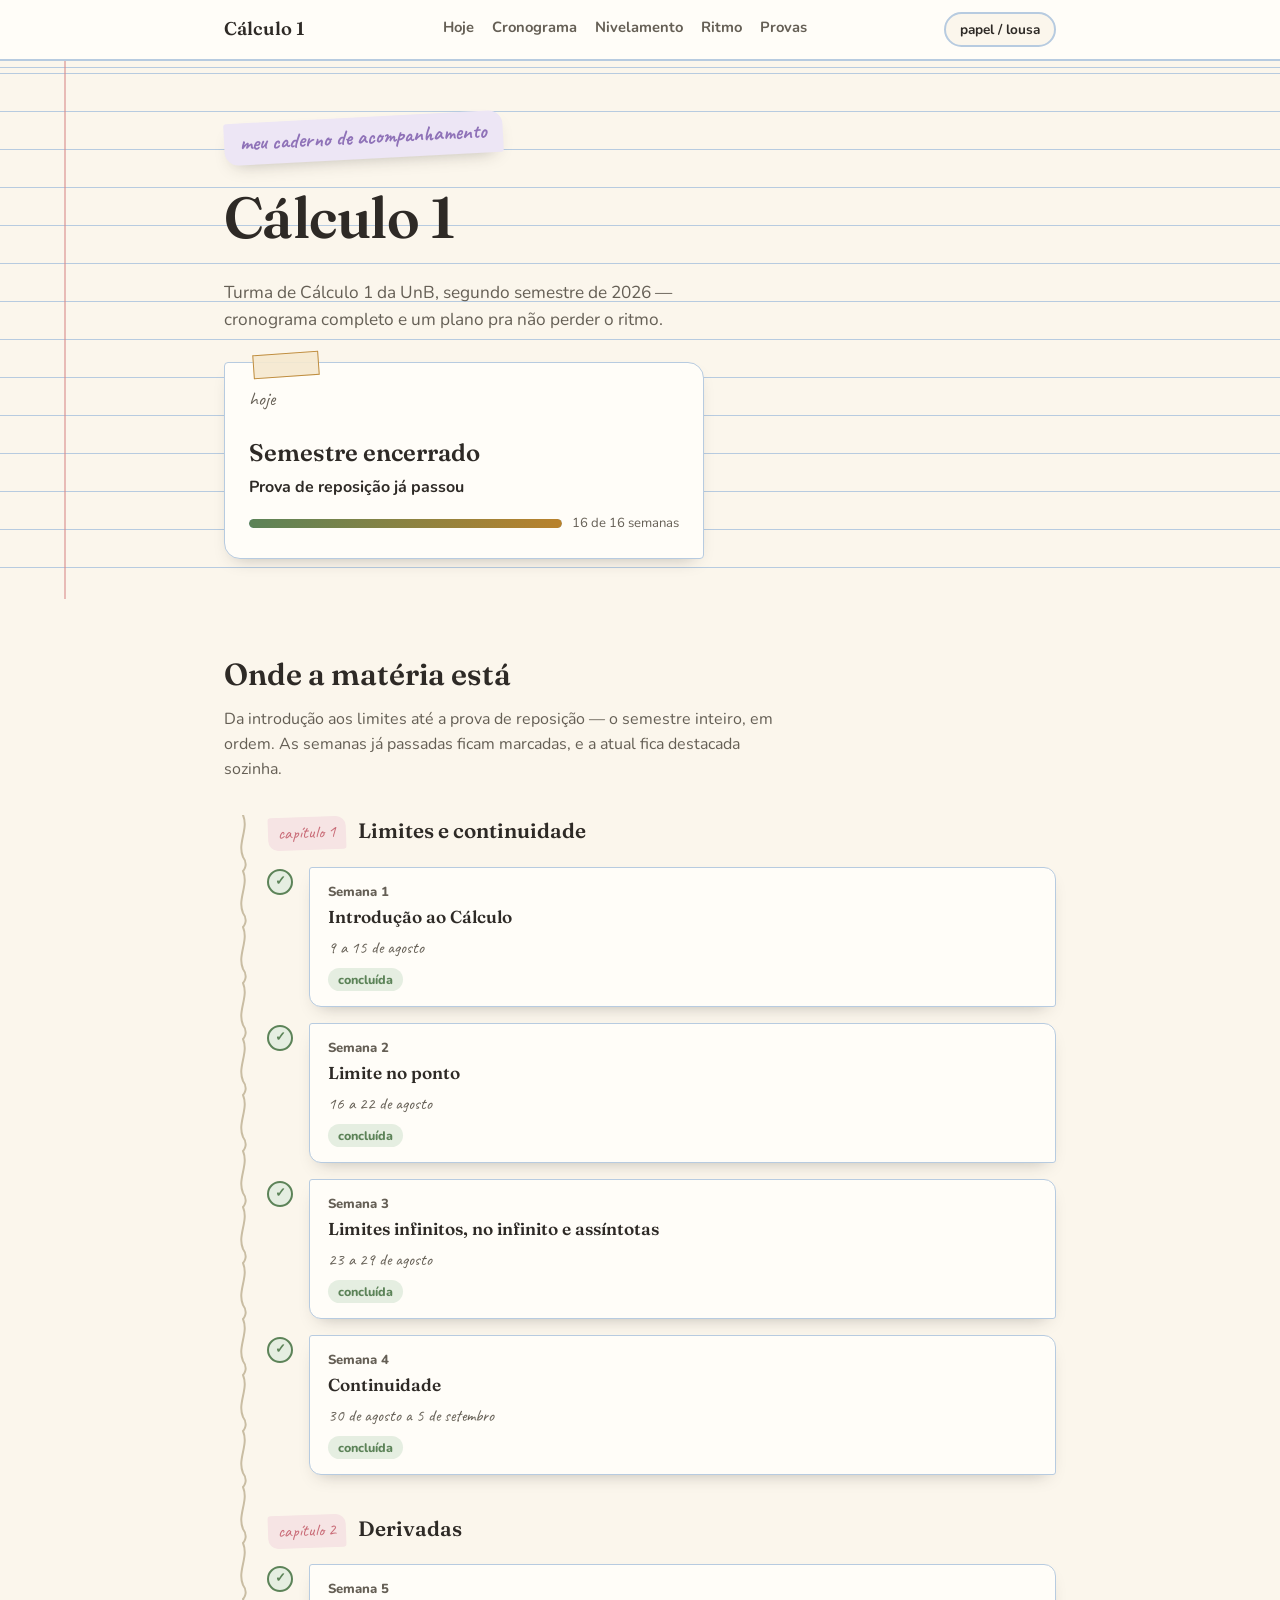
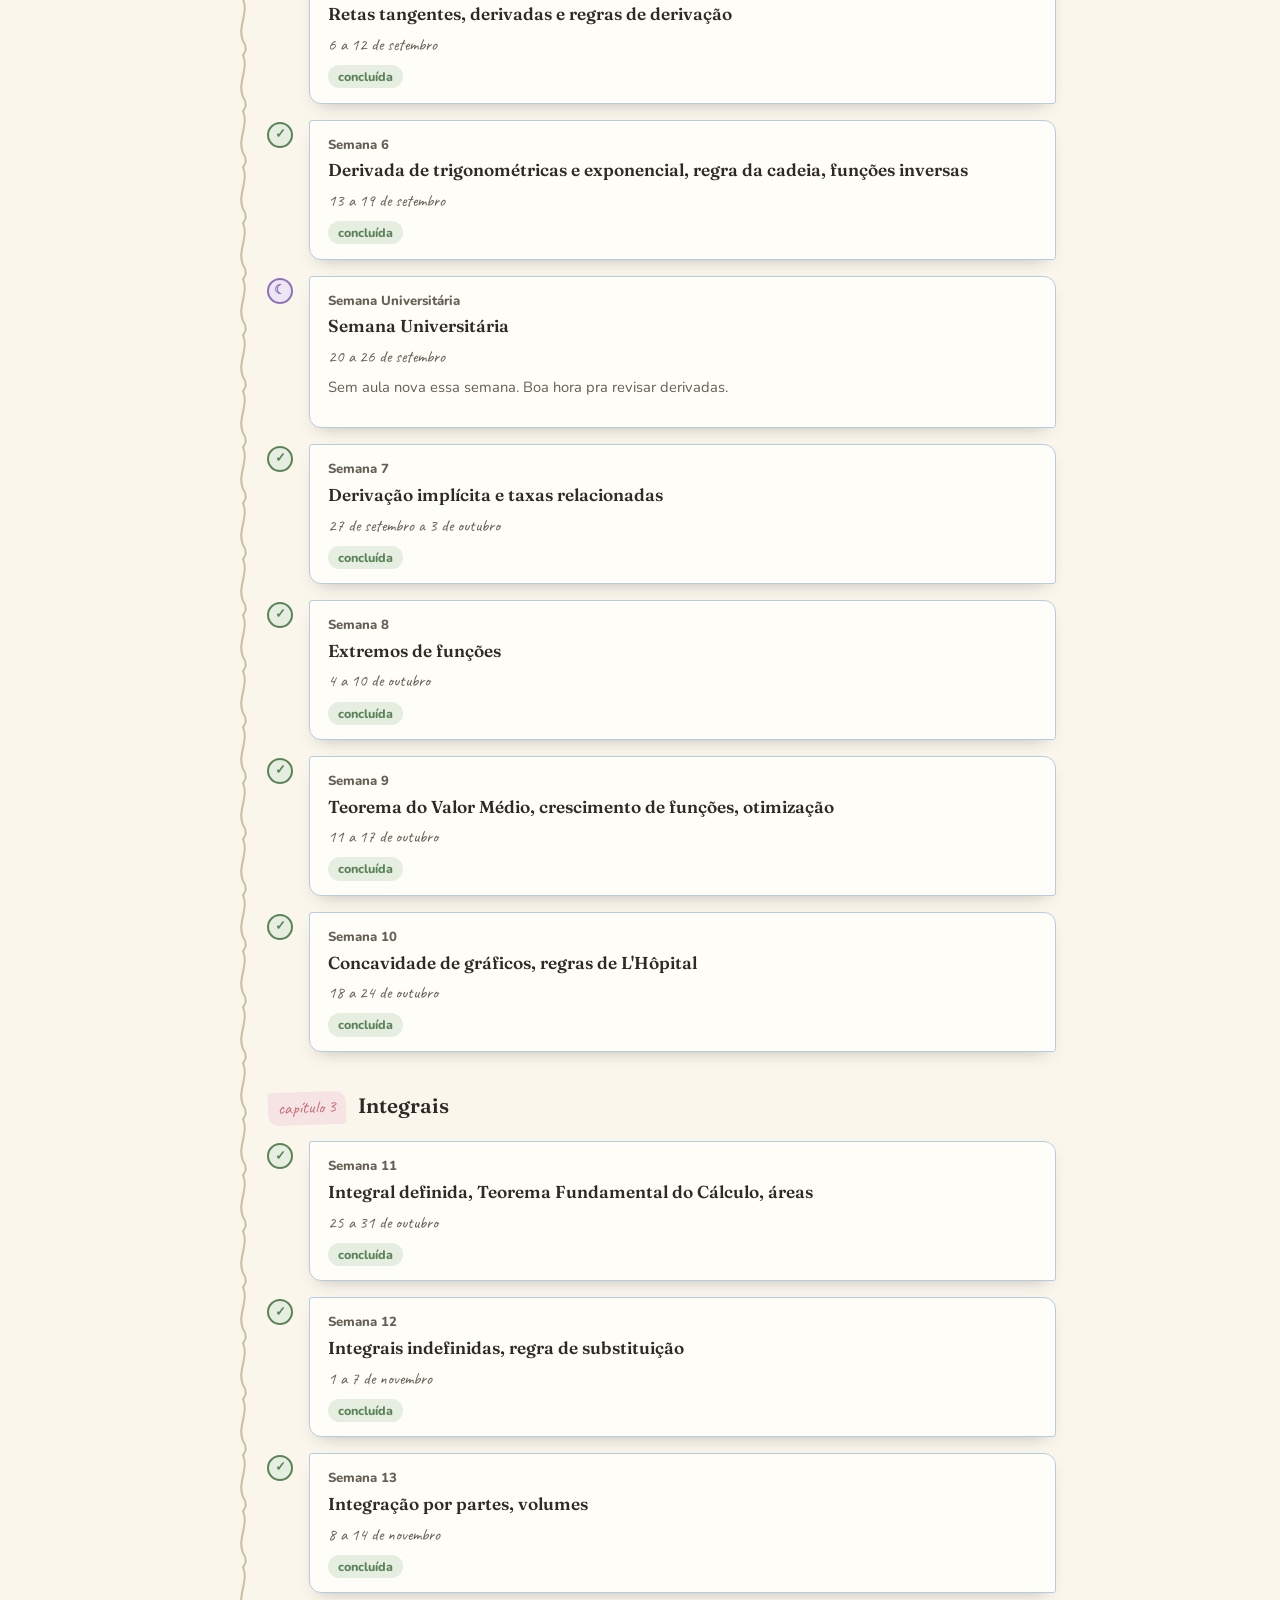
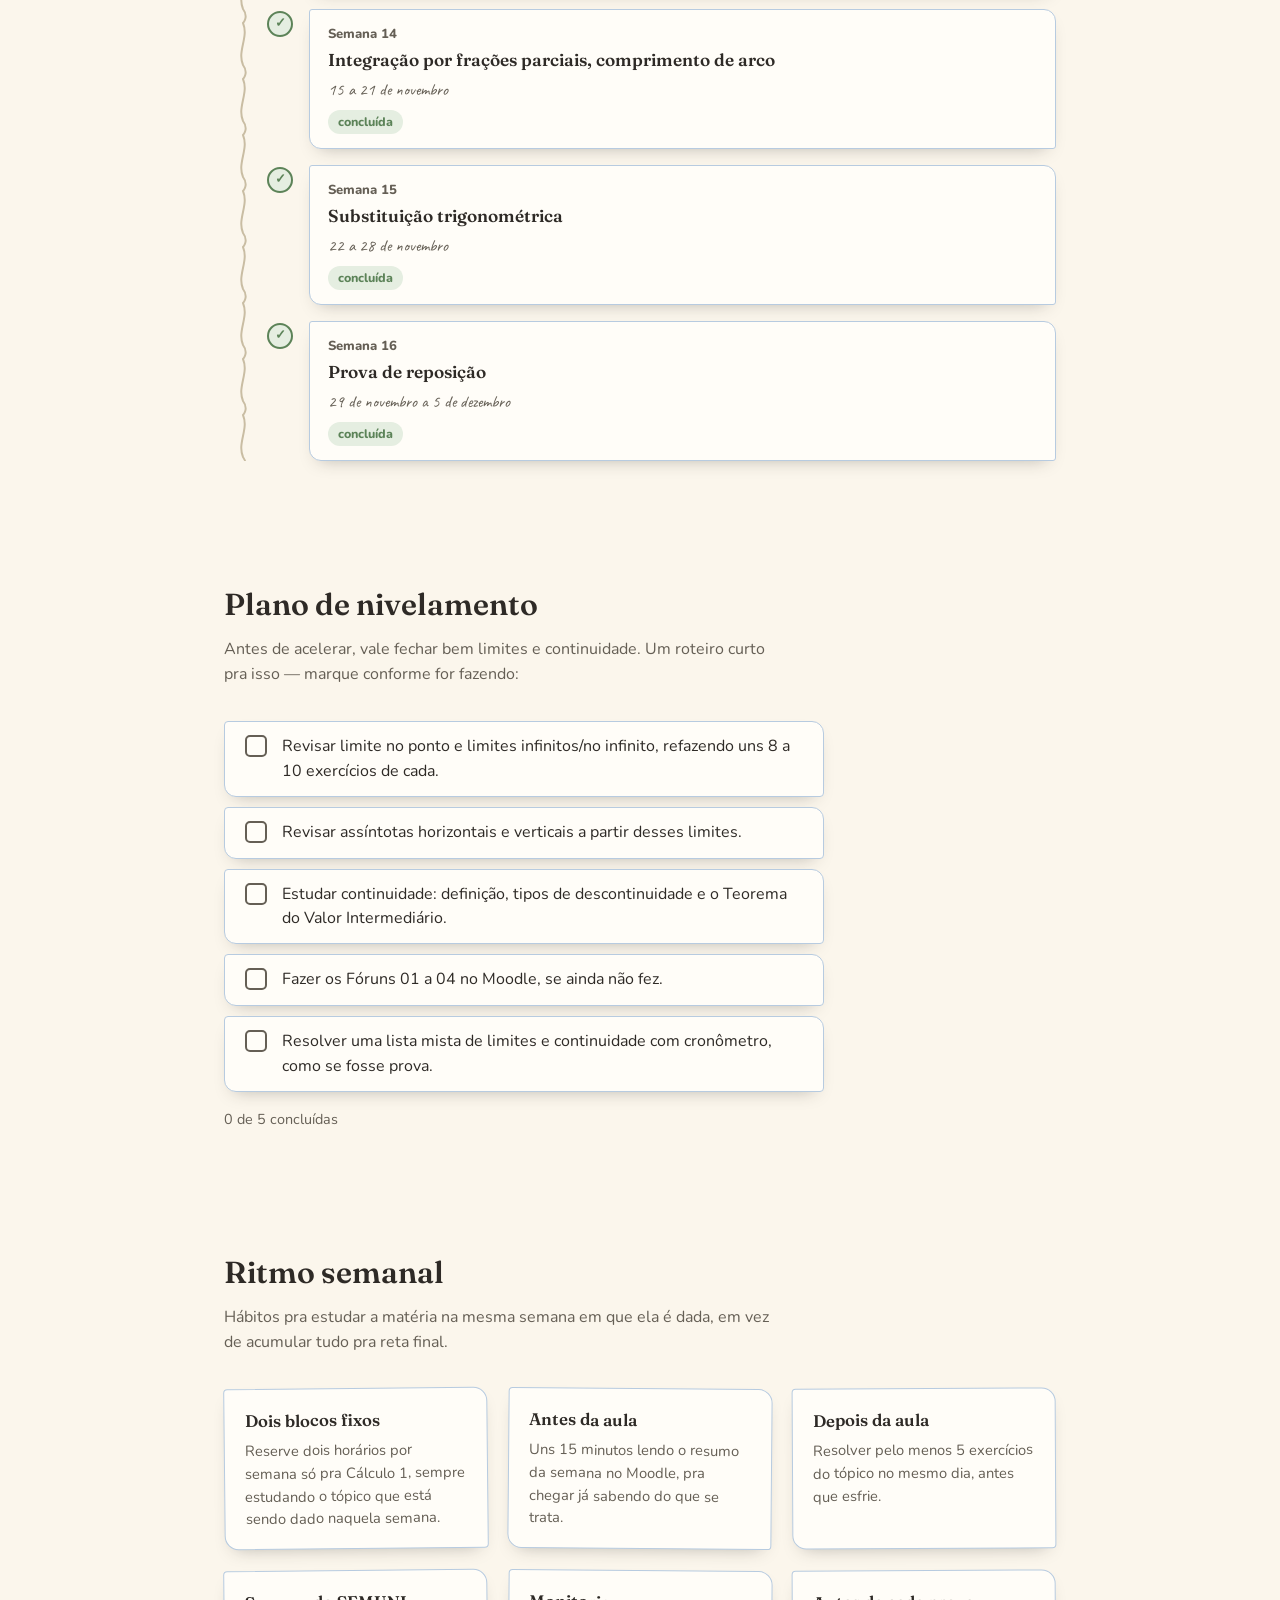
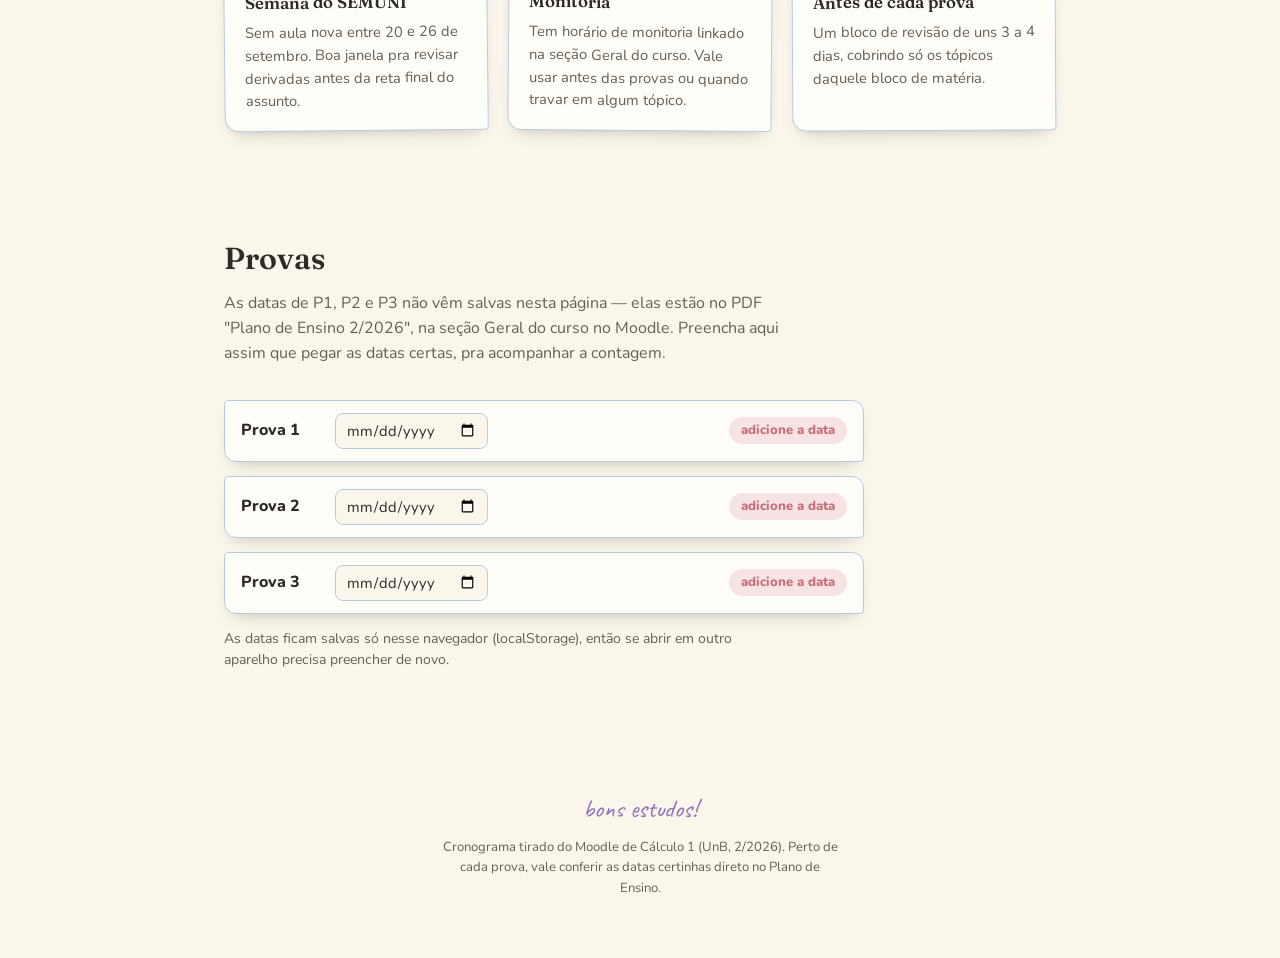
==== index.html @ 62bffd39 "primeira versao do caderno de Calculo 1 Co-Authored-By: Claude Sonnet 5 <noreply@anthropic.com>" ====
<!DOCTYPE html>
<html lang="pt-BR">
<head>
<meta charset="UTF-8">
<meta name="viewport" content="width=device-width, initial-scale=1.0">
<title>Cálculo 1 — caderno de acompanhamento</title>
<meta name="description" content="Cronograma e plano de estudo do curso de Cálculo 1 da UnB, 2º semestre de 2026.">
<link rel="icon" href="data:image/svg+xml,%3Csvg xmlns='http://www.w3.org/2000/svg' viewBox='0 0 100 100'%3E%3Ctext y='.9em' font-size='90'%3E%E2%88%AB%3C/text%3E%3C/svg%3E">
<link rel="preconnect" href="https://fonts.googleapis.com">
<link rel="preconnect" href="https://fonts.gstatic.com" crossorigin>
<link href="https://fonts.googleapis.com/css2?family=Caveat:wght@500;700&family=Fraunces:opsz,wght@9..144,500;9..144,600;9..144,700&family=Nunito:wght@400;600;700;800&display=swap" rel="stylesheet">
<style>
  :root{
    --paper:#FBF6EC;
    --paper-raised:#FFFDF8;
    --ink:#2E2A26;
    --ink-soft:#655F55;
    --rule:#B7CBE0;
    --margin:#D98A8A;
    --lilac:#8F72B8;
    --lilac-soft:#EDE6F5;
    --rose:#C96B77;
    --rose-soft:#F6E4E4;
    --sage:#5C8358;
    --sage-soft:#E5EEE1;
    --gold:#B9822C;
    --gold-soft:#F6E9D0;
    --shadow:0 8px 18px -10px rgba(46,42,38,.35);
    --spine-svg:url("data:image/svg+xml,%3Csvg xmlns='http://www.w3.org/2000/svg' width='14' height='56'%3E%3Cpath d='M7,0 C13,14 1,28 7,42 C13,50 7,56 7,56' fill='none' stroke='%23c9bda3' stroke-width='2' stroke-linecap='round'/%3E%3C/svg%3E");
  }
  [data-theme="dark"]{
    --paper:#1E2E27;
    --paper-raised:#243830;
    --ink:#ECE7DA;
    --ink-soft:#B7AF9E;
    --rule:#3C5A4C;
    --margin:#C97D7D;
    --lilac:#C4AEE8;
    --lilac-soft:#31463E;
    --rose:#E3A0A8;
    --rose-soft:#3A2E30;
    --sage:#9FC79A;
    --sage-soft:#2C4136;
    --gold:#E7C170;
    --gold-soft:#3E3624;
    --shadow:0 8px 20px -10px rgba(0,0,0,.5);
    --spine-svg:url("data:image/svg+xml,%3Csvg xmlns='http://www.w3.org/2000/svg' width='14' height='56'%3E%3Cpath d='M7,0 C13,14 1,28 7,42 C13,50 7,56 7,56' fill='none' stroke='%23486456' stroke-width='2' stroke-linecap='round'/%3E%3C/svg%3E");
  }
  @media (prefers-color-scheme: dark){
    :root:not([data-theme="light"]){
      --paper:#1E2E27; --paper-raised:#243830; --ink:#ECE7DA; --ink-soft:#B7AF9E;
      --rule:#3C5A4C; --margin:#C97D7D; --lilac:#C4AEE8; --lilac-soft:#31463E;
      --rose:#E3A0A8; --rose-soft:#3A2E30; --sage:#9FC79A; --sage-soft:#2C4136;
      --gold:#E7C170; --gold-soft:#3E3624; --shadow:0 8px 20px -10px rgba(0,0,0,.5);
      --spine-svg:url("data:image/svg+xml,%3Csvg xmlns='http://www.w3.org/2000/svg' width='14' height='56'%3E%3Cpath d='M7,0 C13,14 1,28 7,42 C13,50 7,56 7,56' fill='none' stroke='%23486456' stroke-width='2' stroke-linecap='round'/%3E%3C/svg%3E");
    }
  }

  *{box-sizing:border-box;}
  html{scroll-behavior:smooth;}
  @media (prefers-reduced-motion: reduce){ html{scroll-behavior:auto;} *{animation-duration:.001s !important; transition-duration:.001s !important;} }

  body{
    margin:0;
    background:var(--paper);
    color:var(--ink);
    font-family:'Nunito',sans-serif;
    line-height:1.55;
    -webkit-font-smoothing:antialiased;
  }
  h1,h2,h3{
    font-family:'Fraunces',serif;
    font-weight:600;
    margin:0 0 .3em;
    color:var(--ink);
  }
  a{color:var(--lilac);}
  p{margin:0 0 1em;}
  .hand{font-family:'Caveat',cursive;}

  .wrap{max-width:880px;margin:0 auto;padding:0 24px;}

  /* nav */
  .topbar{
    position:sticky; top:0; z-index:20;
    background:var(--paper-raised);
    border-bottom:2px solid var(--rule);
    backdrop-filter:blur(4px);
  }
  .topbar .wrap{display:flex;align-items:center;justify-content:space-between;padding-top:12px;padding-bottom:12px;gap:16px;flex-wrap:wrap;}
  .brand{font-family:'Fraunces',serif;font-weight:600;font-size:1.15rem;}
  .navlinks{display:flex;gap:18px;flex-wrap:wrap;font-weight:700;font-size:.92rem;}
  .navlinks a{color:var(--ink-soft);text-decoration:none;border-bottom:2px solid transparent;padding-bottom:2px;}
  .navlinks a:hover, .navlinks a:focus-visible{color:var(--ink);border-color:var(--gold);}
  .theme-toggle{
    border:2px solid var(--rule); background:var(--paper); color:var(--ink);
    border-radius:999px; padding:6px 14px; font-family:'Nunito',sans-serif; font-weight:700;
    font-size:.85rem; cursor:pointer;
  }
  .theme-toggle:hover{border-color:var(--gold);}

  /* hero */
  .hero{
    position:relative;
    padding:56px 0 40px;
    background-image:
      repeating-linear-gradient(var(--rule) 0 1px, transparent 1px 38px);
    background-position:0 12px;
    overflow:hidden;
  }
  .hero::before{
    content:"";
    position:absolute; left:64px; top:0; bottom:0; width:2px;
    background:var(--margin); opacity:.55;
  }
  .hero-tag{
    display:inline-block;
    font-family:'Caveat',cursive; font-size:1.35rem; font-weight:700;
    color:var(--lilac);
    background:var(--lilac-soft);
    padding:3px 16px 6px;
    border-radius:3px 14px 3px 14px;
    transform:rotate(-3deg);
    box-shadow:var(--shadow);
    margin-bottom:14px;
  }
  .hero h1{font-size:clamp(2.4rem,6vw,3.6rem); letter-spacing:-.01em;}
  .hero .sub{font-size:1.08rem; color:var(--ink-soft); max-width:46ch;}

  .status-card{
    margin-top:28px;
    background:var(--paper-raised);
    border:1px solid var(--rule);
    border-radius:4px 16px 4px 16px;
    padding:22px 24px 24px;
    box-shadow:var(--shadow);
    max-width:480px;
    position:relative;
  }
  .status-card::before{
    content:"";
    position:absolute; top:-10px; left:28px; width:64px; height:22px;
    background:var(--gold-soft);
    border:1px solid var(--gold);
    opacity:.9;
    transform:rotate(-4deg);
  }
  .status-eyebrow{font-family:'Caveat',cursive;font-size:1.2rem;color:var(--ink-soft);}
  .status-week{font-family:'Fraunces',serif;font-size:1.5rem;font-weight:600;margin:2px 0 4px;}
  .status-topic{font-weight:700;margin-bottom:2px;}
  .status-when{color:var(--ink-soft);font-size:.92rem;margin-bottom:14px;}
  .progress-row{display:flex;align-items:center;gap:10px;}
  .progress-track{flex:1;height:9px;border-radius:99px;background:var(--rule);overflow:hidden;}
  .progress-fill{height:100%;border-radius:99px;background:linear-gradient(90deg,var(--sage),var(--gold));width:0%;transition:width 1s ease;}
  .progress-label{font-size:.82rem;color:var(--ink-soft);white-space:nowrap;}

  /* generic section */
  section{padding:52px 0;}
  .section-head{max-width:56ch;margin-bottom:34px;}
  .section-head h2{font-size:1.9rem;}
  .section-head p{color:var(--ink-soft);}

  /* timeline */
  .timeline{list-style:none;margin:0;padding:0;position:relative;}
  .timeline-scroll{position:relative;padding-left:44px;}
  .timeline-scroll::before{
    content:""; position:absolute; left:12px; top:0; bottom:0; width:14px;
    background-image:var(--spine-svg); background-repeat:repeat-y; background-position:top center;
  }
  .chapter{
    display:flex; align-items:baseline; gap:12px;
    margin:38px 0 16px; position:relative;
  }
  .chapter:first-child{margin-top:6px;}
  .chapter-tag{
    font-family:'Caveat',cursive; font-size:1.1rem; color:var(--rose);
    background:var(--rose-soft); padding:2px 10px 4px; border-radius:3px 10px 3px 10px;
    transform:rotate(-2deg);
  }
  .chapter h3{font-size:1.3rem; margin:0;}

  .week-node{position:relative; margin:0 0 16px; display:flex; align-items:flex-start; gap:16px;}
  .node-dot{
    flex:0 0 auto; width:26px; height:26px; border-radius:50%;
    background:var(--paper); border:2.5px solid var(--rule);
    display:flex; align-items:center; justify-content:center;
    margin-left:-1px; margin-top:2px;
    font-size:.8rem; font-weight:800; color:var(--ink-soft);
    z-index:1;
  }
  .week-node.is-done .node-dot{border-color:var(--sage); color:var(--sage); background:var(--sage-soft);}
  .week-node.is-current .node-dot{border-color:var(--gold); color:var(--gold); background:var(--gold-soft); box-shadow:0 0 0 5px var(--gold-soft);}
  .week-node.is-break .node-dot{border-color:var(--lilac); color:var(--lilac); background:var(--lilac-soft);}

  .week-card{
    flex:1; background:var(--paper-raised); border:1px solid var(--rule);
    border-radius:3px 12px 3px 12px; padding:14px 18px; box-shadow:var(--shadow);
  }
  .week-node.is-current .week-card{border-color:var(--gold);}
  .week-label{font-size:.82rem; font-weight:800; color:var(--ink-soft); margin-bottom:2px;}
  .week-title{font-family:'Fraunces',serif; font-weight:600; font-size:1.08rem; margin:0 0 4px;}
  .week-when{font-family:'Caveat',cursive; font-size:1.05rem; color:var(--ink-soft); margin-bottom:6px;}
  .week-tag{
    display:inline-flex; align-items:center; gap:5px;
    font-size:.78rem; font-weight:800; padding:2px 10px; border-radius:99px;
  }
  .is-done .week-tag{background:var(--sage-soft); color:var(--sage);}
  .is-current .week-tag{background:var(--gold-soft); color:var(--gold);}
  .is-break .week-tag{background:var(--lilac-soft); color:var(--lilac);}
  .week-note{font-size:.92rem; color:var(--ink-soft); margin-top:6px;}

  /* nivelamento */
  .checklist{list-style:none; margin:0; padding:0; display:flex; flex-direction:column; gap:10px; max-width:60ch;}
  .checklist li{
    display:flex; align-items:flex-start; gap:12px;
    background:var(--paper-raised); border:1px solid var(--rule); border-radius:4px 12px 4px 12px;
    padding:12px 16px; box-shadow:var(--shadow);
  }
  .checklist input[type="checkbox"]{
    appearance:none; width:22px; height:22px; flex:0 0 auto; margin-top:1px;
    border:2px solid var(--ink-soft); border-radius:5px; cursor:pointer; position:relative;
  }
  .checklist input[type="checkbox"]:checked{border-color:var(--sage); background:var(--sage-soft);}
  .checklist input[type="checkbox"]:checked::after{
    content:""; position:absolute; left:4px; top:0px; width:7px; height:12px;
    border-right:3px solid var(--sage); border-bottom:3px solid var(--sage); transform:rotate(40deg);
  }
  .checklist label{cursor:pointer;}
  .checklist li.done label{color:var(--ink-soft); text-decoration:line-through; text-decoration-color:var(--sage);}
  .nivel-progress{margin-top:16px; font-size:.9rem; color:var(--ink-soft);}

  /* ritmo */
  .cards-grid{display:grid; grid-template-columns:repeat(auto-fit,minmax(230px,1fr)); gap:20px;}
  .habit-card{
    background:var(--paper-raised); border:1px solid var(--rule);
    border-radius:4px 14px 4px 14px; padding:18px 20px; box-shadow:var(--shadow);
  }
  .habit-card:nth-child(3n+1){transform:rotate(-.6deg);}
  .habit-card:nth-child(3n+2){transform:rotate(.5deg);}
  .habit-card:nth-child(3n+3){transform:rotate(-.3deg);}
  .habit-card h3{font-size:1.05rem; margin-bottom:6px;}
  .habit-card p{font-size:.92rem; color:var(--ink-soft); margin:0;}

  /* provas */
  .exam-list{display:flex; flex-direction:column; gap:14px; max-width:64ch;}
  .exam-row{
    display:flex; align-items:center; gap:14px; flex-wrap:wrap;
    background:var(--paper-raised); border:1px solid var(--rule);
    border-radius:4px 12px 4px 12px; padding:12px 16px; box-shadow:var(--shadow);
  }
  .exam-name{font-weight:800; min-width:80px;}
  .exam-row input[type="date"]{
    font-family:'Nunito',sans-serif; font-size:.92rem; color:var(--ink);
    background:var(--paper); border:1px solid var(--rule); border-radius:8px; padding:6px 10px;
  }
  .exam-chip{font-size:.82rem; font-weight:800; padding:3px 12px; border-radius:99px; background:var(--rose-soft); color:var(--rose); margin-left:auto;}
  .exam-hint{font-size:.88rem; color:var(--ink-soft); margin-top:14px; max-width:64ch;}

  footer{padding:44px 0 60px; text-align:center;}
  footer .hand{font-size:1.6rem; color:var(--lilac);}
  footer p{font-size:.82rem; color:var(--ink-soft); max-width:50ch; margin:8px auto 0;}

  :focus-visible{outline:3px solid var(--gold); outline-offset:2px;}

  @media (max-width:640px){
    .hero::before{left:36px;}
    .status-card{max-width:100%;}
  }
</style>
</head>
<body>

<div class="topbar">
  <div class="wrap">
    <span class="brand">Cálculo 1</span>
    <nav class="navlinks">
      <a href="#hoje">Hoje</a>
      <a href="#cronograma">Cronograma</a>
      <a href="#nivelamento">Nivelamento</a>
      <a href="#ritmo">Ritmo</a>
      <a href="#provas">Provas</a>
    </nav>
    <button class="theme-toggle" id="themeToggle" type="button" aria-label="Alternar entre papel e lousa">papel / lousa</button>
  </div>
</div>

<header class="hero" id="hoje">
  <div class="wrap">
    <span class="hero-tag">meu caderno de acompanhamento</span>
    <h1>Cálculo 1</h1>
    <p class="sub">Turma de Cálculo 1 da UnB, segundo semestre de 2026 — cronograma completo e um plano pra não perder o ritmo.</p>

    <div class="status-card" id="statusCard">
      <p class="status-eyebrow">hoje</p>
      <p class="status-week" id="statusWeek">carregando…</p>
      <p class="status-topic" id="statusTopic"></p>
      <p class="status-when" id="statusWhen"></p>
      <div class="progress-row">
        <div class="progress-track"><div class="progress-fill" id="progressFill"></div></div>
        <span class="progress-label" id="progressLabel"></span>
      </div>
    </div>
  </div>
</header>

<main class="wrap">

  <section id="cronograma">
    <div class="section-head">
      <h2>Onde a matéria está</h2>
      <p>Da introdução aos limites até a prova de reposição — o semestre inteiro, em ordem. As semanas já passadas ficam marcadas, e a atual fica destacada sozinha.</p>
    </div>

    <div class="timeline-scroll">
      <ol class="timeline" id="timeline"></ol>
    </div>
  </section>

  <section id="nivelamento">
    <div class="section-head">
      <h2>Plano de nivelamento</h2>
      <p>Antes de acelerar, vale fechar bem limites e continuidade. Um roteiro curto pra isso — marque conforme for fazendo:</p>
    </div>
    <ul class="checklist" id="checklist">
      <li><input type="checkbox" id="c1"><label for="c1">Revisar limite no ponto e limites infinitos/no infinito, refazendo uns 8 a 10 exercícios de cada.</label></li>
      <li><input type="checkbox" id="c2"><label for="c2">Revisar assíntotas horizontais e verticais a partir desses limites.</label></li>
      <li><input type="checkbox" id="c3"><label for="c3">Estudar continuidade: definição, tipos de descontinuidade e o Teorema do Valor Intermediário.</label></li>
      <li><input type="checkbox" id="c4"><label for="c4">Fazer os Fóruns 01 a 04 no Moodle, se ainda não fez.</label></li>
      <li><input type="checkbox" id="c5"><label for="c5">Resolver uma lista mista de limites e continuidade com cronômetro, como se fosse prova.</label></li>
    </ul>
    <p class="nivel-progress" id="nivelProgress"></p>
  </section>

  <section id="ritmo">
    <div class="section-head">
      <h2>Ritmo semanal</h2>
      <p>Hábitos pra estudar a matéria na mesma semana em que ela é dada, em vez de acumular tudo pra reta final.</p>
    </div>
    <div class="cards-grid">
      <div class="habit-card">
        <h3>Dois blocos fixos</h3>
        <p>Reserve dois horários por semana só pra Cálculo 1, sempre estudando o tópico que está sendo dado naquela semana.</p>
      </div>
      <div class="habit-card">
        <h3>Antes da aula</h3>
        <p>Uns 15 minutos lendo o resumo da semana no Moodle, pra chegar já sabendo do que se trata.</p>
      </div>
      <div class="habit-card">
        <h3>Depois da aula</h3>
        <p>Resolver pelo menos 5 exercícios do tópico no mesmo dia, antes que esfrie.</p>
      </div>
      <div class="habit-card">
        <h3>Semana do SEMUNI</h3>
        <p>Sem aula nova entre 20 e 26 de setembro. Boa janela pra revisar derivadas antes da reta final do assunto.</p>
      </div>
      <div class="habit-card">
        <h3>Monitoria</h3>
        <p>Tem horário de monitoria linkado na seção Geral do curso. Vale usar antes das provas ou quando travar em algum tópico.</p>
      </div>
      <div class="habit-card">
        <h3>Antes de cada prova</h3>
        <p>Um bloco de revisão de uns 3 a 4 dias, cobrindo só os tópicos daquele bloco de matéria.</p>
      </div>
    </div>
  </section>

  <section id="provas">
    <div class="section-head">
      <h2>Provas</h2>
      <p>As datas de P1, P2 e P3 não vêm salvas nesta página — elas estão no PDF "Plano de Ensino 2/2026", na seção Geral do curso no Moodle. Preencha aqui assim que pegar as datas certas, pra acompanhar a contagem.</p>
    </div>
    <div class="exam-list" id="examList">
      <div class="exam-row" data-exam="p1">
        <span class="exam-name">Prova 1</span>
        <input type="date" aria-label="Data da prova 1">
        <span class="exam-chip">adicione a data</span>
      </div>
      <div class="exam-row" data-exam="p2">
        <span class="exam-name">Prova 2</span>
        <input type="date" aria-label="Data da prova 2">
        <span class="exam-chip">adicione a data</span>
      </div>
      <div class="exam-row" data-exam="p3">
        <span class="exam-name">Prova 3</span>
        <input type="date" aria-label="Data da prova 3">
        <span class="exam-chip">adicione a data</span>
      </div>
    </div>
    <p class="exam-hint">As datas ficam salvas só nesse navegador (localStorage), então se abrir em outro aparelho precisa preencher de novo.</p>
  </section>

</main>

<footer>
  <p class="hand">bons estudos!</p>
  <p>Cronograma tirado do Moodle de Cálculo 1 (UnB, 2/2026). Perto de cada prova, vale conferir as datas certinhas direto no Plano de Ensino.</p>
</footer>

<script>
  // cronograma do Moodle (Cálculo 1, UnB 2/2026) — datas em ISO pra calcular o status sozinho
  const CHAPTERS = [
    { tag: 'capítulo 1', title: 'Limites e continuidade', from: 1, to: 4 },
    { tag: 'capítulo 2', title: 'Derivadas', from: 5, to: 10 },
    { tag: 'capítulo 3', title: 'Integrais', from: 11, to: 16 },
  ];

  const WEEKS = [
    { n:1, start:'2026-08-09', end:'2026-08-15', title:'Introdução ao Cálculo' },
    { n:2, start:'2026-08-16', end:'2026-08-22', title:'Limite no ponto' },
    { n:3, start:'2026-08-23', end:'2026-08-29', title:'Limites infinitos, no infinito e assíntotas' },
    { n:4, start:'2026-08-30', end:'2026-09-05', title:'Continuidade' },
    { n:5, start:'2026-09-06', end:'2026-09-12', title:'Retas tangentes, derivadas e regras de derivação' },
    { n:6, start:'2026-09-13', end:'2026-09-19', title:'Derivada de trigonométricas e exponencial, regra da cadeia, funções inversas' },
    { n:null, start:'2026-09-20', end:'2026-09-26', title:'Semana Universitária', break:true, note:'Sem aula nova essa semana. Boa hora pra revisar derivadas.' },
    { n:7, start:'2026-09-27', end:'2026-10-03', title:'Derivação implícita e taxas relacionadas' },
    { n:8, start:'2026-10-04', end:'2026-10-10', title:'Extremos de funções' },
    { n:9, start:'2026-10-11', end:'2026-10-17', title:'Teorema do Valor Médio, crescimento de funções, otimização' },
    { n:10, start:'2026-10-18', end:'2026-10-24', title:'Concavidade de gráficos, regras de L\'Hôpital' },
    { n:11, start:'2026-10-25', end:'2026-10-31', title:'Integral definida, Teorema Fundamental do Cálculo, áreas' },
    { n:12, start:'2026-11-01', end:'2026-11-07', title:'Integrais indefinidas, regra de substituição' },
    { n:13, start:'2026-11-08', end:'2026-11-14', title:'Integração por partes, volumes' },
    { n:14, start:'2026-11-15', end:'2026-11-21', title:'Integração por frações parciais, comprimento de arco' },
    { n:15, start:'2026-11-22', end:'2026-11-28', title:'Substituição trigonométrica' },
    { n:16, start:'2026-11-29', end:'2026-12-05', title:'Prova de reposição' },
  ];

  const MESES = ['jan','fev','mar','abr','mai','jun','jul','ago','set','out','nov','dez'];
  function fmt(d){ return `${d.getDate()} de ${['janeiro','fevereiro','março','abril','maio','junho','julho','agosto','setembro','outubro','novembro','dezembro'][d.getMonth()]}`; }
  function fmtRange(s,e){
    const a = new Date(s+'T00:00:00'), b = new Date(e+'T00:00:00');
    if(a.getMonth() === b.getMonth()) return `${a.getDate()} a ${fmt(b)}`;
    return `${fmt(a)} a ${fmt(b)}`;
  }
  function statusOf(w, today){
    const s = new Date(w.start+'T00:00:00'), e = new Date(w.end+'T23:59:59');
    if(today < s) return 'upcoming';
    if(today > e) return 'done';
    return 'current';
  }

  function render(){
    const today = new Date();
    const timeline = document.getElementById('timeline');
    timeline.innerHTML = '';

    let currentWeek = null;
    let doneCount = 0;

    WEEKS.forEach(w => {
      const startsChapter = CHAPTERS.find(ch => w.n === ch.from);
      if(startsChapter){
        const chapterEl = document.createElement('li');
        chapterEl.className = 'chapter';
        chapterEl.innerHTML = `<span class="chapter-tag">${startsChapter.tag}</span><h3>${startsChapter.title}</h3>`;
        timeline.appendChild(chapterEl);
      }
      appendWeek(w);
    });

    function appendWeek(w){
      const st = statusOf(w, today);
      if(st === 'done' && !w.break) doneCount++;
      if(st === 'current') currentWeek = w;

      const li = document.createElement('li');
      li.className = 'week-node is-' + (w.break ? 'break' : st);
      li.innerHTML = `
        <span class="node-dot">${w.break ? '☾' : (st==='done' ? '✓' : (w.n ?? ''))}</span>
        <div class="week-card">
          <p class="week-label">${w.break ? 'Semana Universitária' : ('Semana ' + w.n)}</p>
          <h4 class="week-title">${w.title}</h4>
          <p class="week-when">${fmtRange(w.start, w.end)}</p>
          ${st==='done' && !w.break ? '<span class="week-tag">concluída</span>' : ''}
          ${st==='current' ? `<span class="week-tag">${w.break ? 'semana atual' : 'semana atual'}</span>` : ''}
          ${w.break ? `<p class="week-note">${w.note}</p>` : ''}
        </div>`;
      timeline.appendChild(li);
    }

    const totalWeeks = WEEKS.filter(w => w.n !== null).length;
    const statusWeek = document.getElementById('statusWeek');
    const statusTopic = document.getElementById('statusTopic');
    const statusWhen = document.getElementById('statusWhen');
    const progressFill = document.getElementById('progressFill');
    const progressLabel = document.getElementById('progressLabel');

    if(currentWeek){
      statusWeek.textContent = currentWeek.break ? 'Semana Universitária' : ('Semana ' + currentWeek.n);
      statusTopic.textContent = currentWeek.break ? currentWeek.note : currentWeek.title;
      const end = new Date(currentWeek.end+'T23:59:59');
      const days = Math.max(0, Math.ceil((end - today) / 86400000));
      statusWhen.textContent = `${fmtRange(currentWeek.start, currentWeek.end)}. Faltam ${days} dia${days===1?'':'s'} pra fechar essa semana.`;
    } else if(today < new Date(WEEKS[0].start+'T00:00:00')){
      statusWeek.textContent = 'Ainda não começou';
      statusTopic.textContent = WEEKS[0].title;
      statusWhen.textContent = 'Primeira semana: ' + fmtRange(WEEKS[0].start, WEEKS[0].end);
    } else {
      statusWeek.textContent = 'Semestre encerrado';
      statusTopic.textContent = 'Prova de reposição já passou';
      statusWhen.textContent = '';
    }

    const pct = Math.round((doneCount / totalWeeks) * 100);
    progressFill.style.width = pct + '%';
    progressLabel.textContent = `${doneCount} de ${totalWeeks} semanas`;
  }

  render();

  // nivelamento — checklist com localStorage
  const checklist = document.getElementById('checklist');
  const boxes = checklist.querySelectorAll('input[type="checkbox"]');
  function updateNivelProgress(){
    const done = [...boxes].filter(b => b.checked).length;
    document.getElementById('nivelProgress').textContent = `${done} de ${boxes.length} concluídas`;
  }
  boxes.forEach(b => {
    const saved = localStorage.getItem('calc1-nivel-' + b.id);
    if(saved === '1'){ b.checked = true; b.closest('li').classList.add('done'); }
    b.addEventListener('change', () => {
      localStorage.setItem('calc1-nivel-' + b.id, b.checked ? '1' : '0');
      b.closest('li').classList.toggle('done', b.checked);
      updateNivelProgress();
    });
  });
  updateNivelProgress();

  // provas — datas com localStorage + contagem
  document.querySelectorAll('.exam-row').forEach(row => {
    const key = 'calc1-exam-' + row.dataset.exam;
    const input = row.querySelector('input[type="date"]');
    const chip = row.querySelector('.exam-chip');
    function refresh(){
      const v = input.value;
      if(!v){ chip.textContent = 'adicione a data'; return; }
      const target = new Date(v+'T00:00:00');
      const today = new Date(); today.setHours(0,0,0,0);
      const days = Math.round((target - today) / 86400000);
      if(days > 0) chip.textContent = `faltam ${days} dia${days===1?'':'s'}`;
      else if(days === 0) chip.textContent = 'é hoje';
      else chip.textContent = 'já passou';
    }
    const saved = localStorage.getItem(key);
    if(saved){ input.value = saved; }
    refresh();
    input.addEventListener('change', () => {
      localStorage.setItem(key, input.value);
      refresh();
    });
  });

  // tema papel / lousa
  const toggle = document.getElementById('themeToggle');
  const root = document.documentElement;
  const savedTheme = localStorage.getItem('calc1-theme');
  if(savedTheme) root.setAttribute('data-theme', savedTheme);
  toggle.addEventListener('click', () => {
    const current = root.getAttribute('data-theme') || (matchMedia('(prefers-color-scheme: dark)').matches ? 'dark' : 'light');
    const next = current === 'dark' ? 'light' : 'dark';
    root.setAttribute('data-theme', next);
    localStorage.setItem('calc1-theme', next);
  });
</script>
</body>
</html>
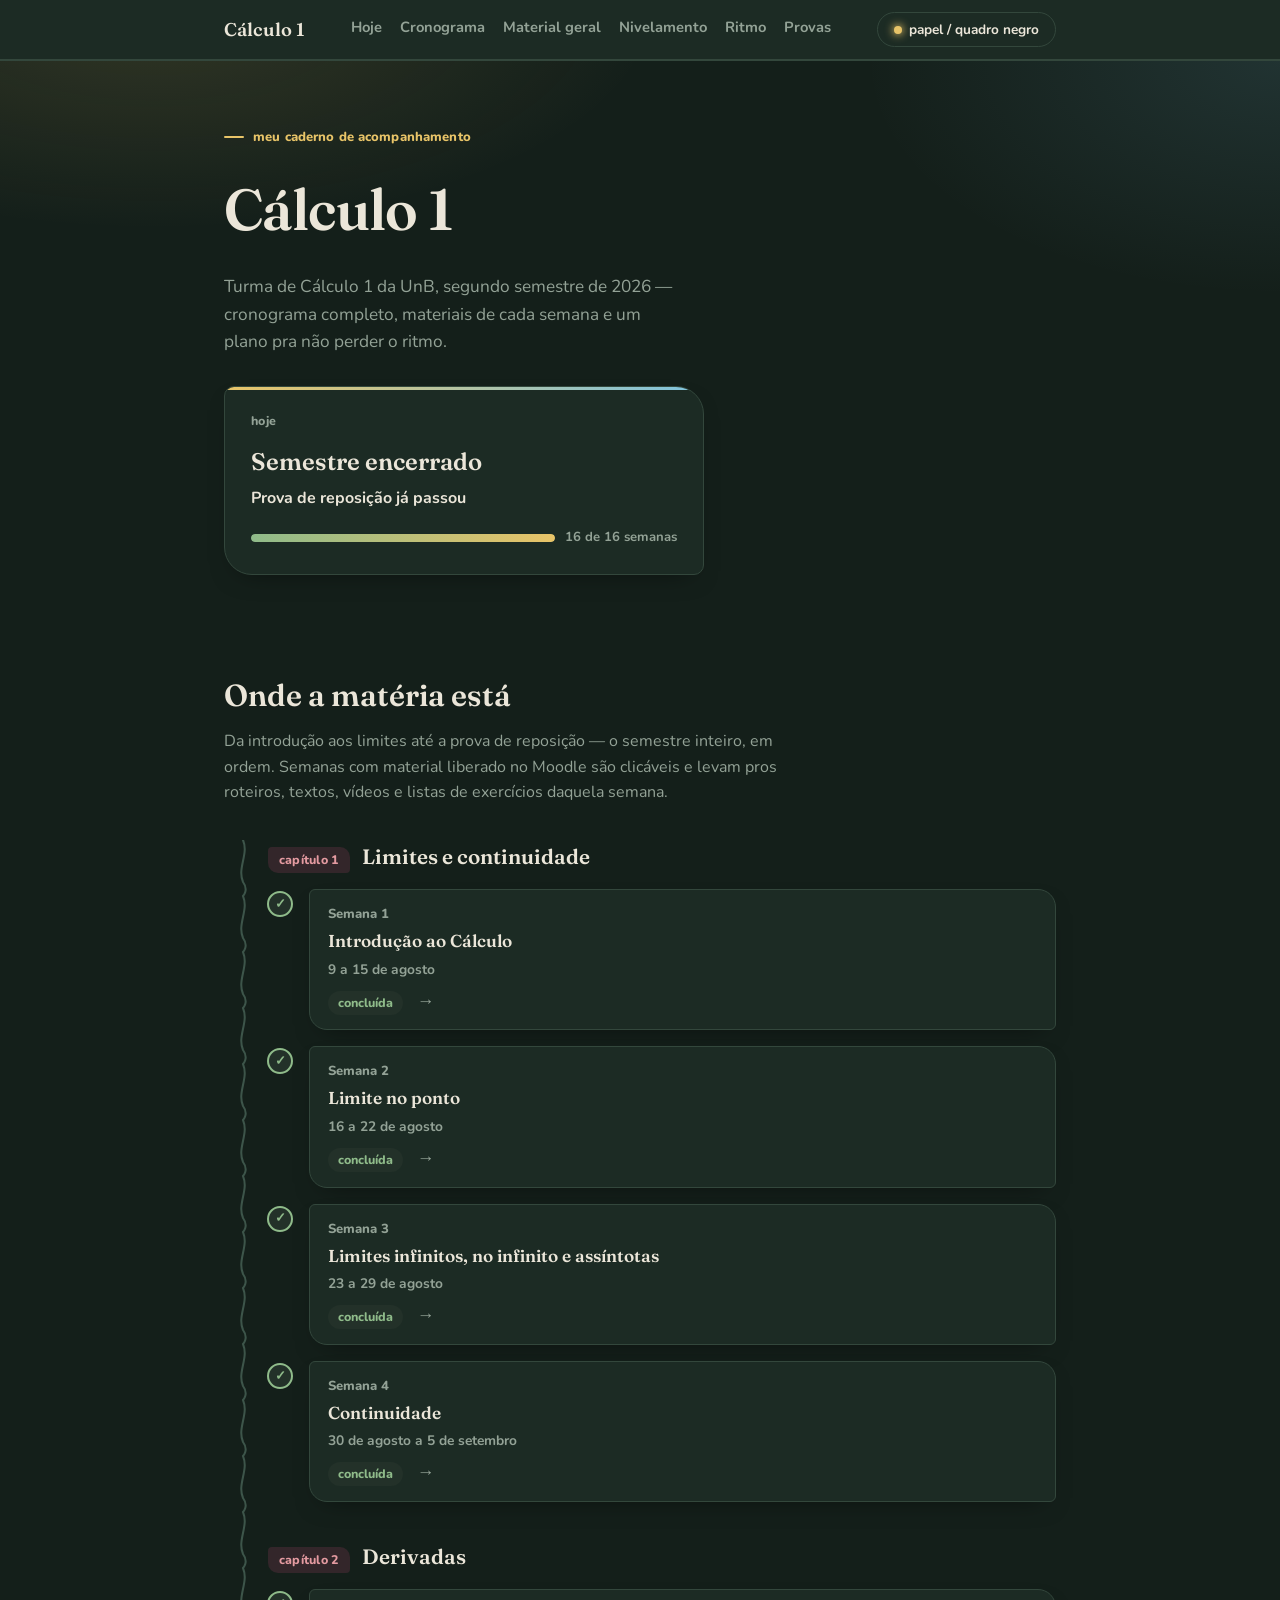
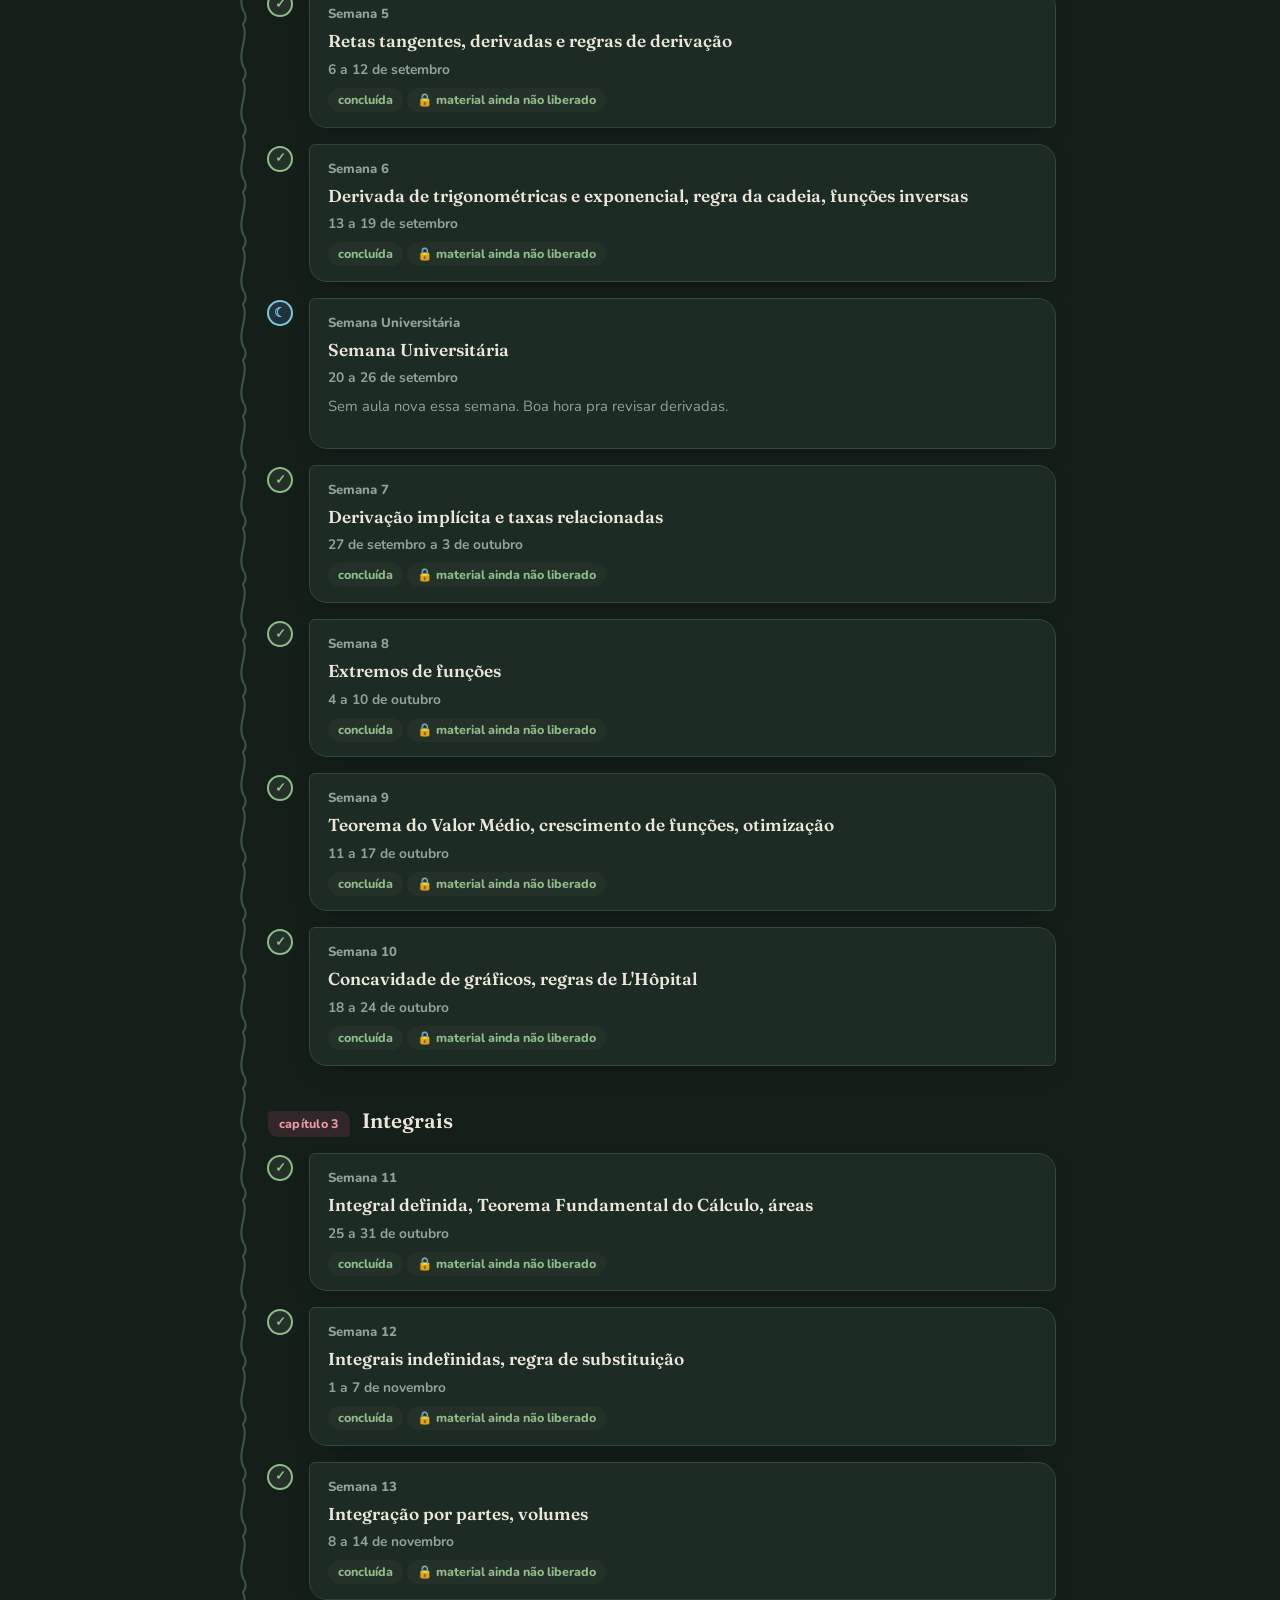
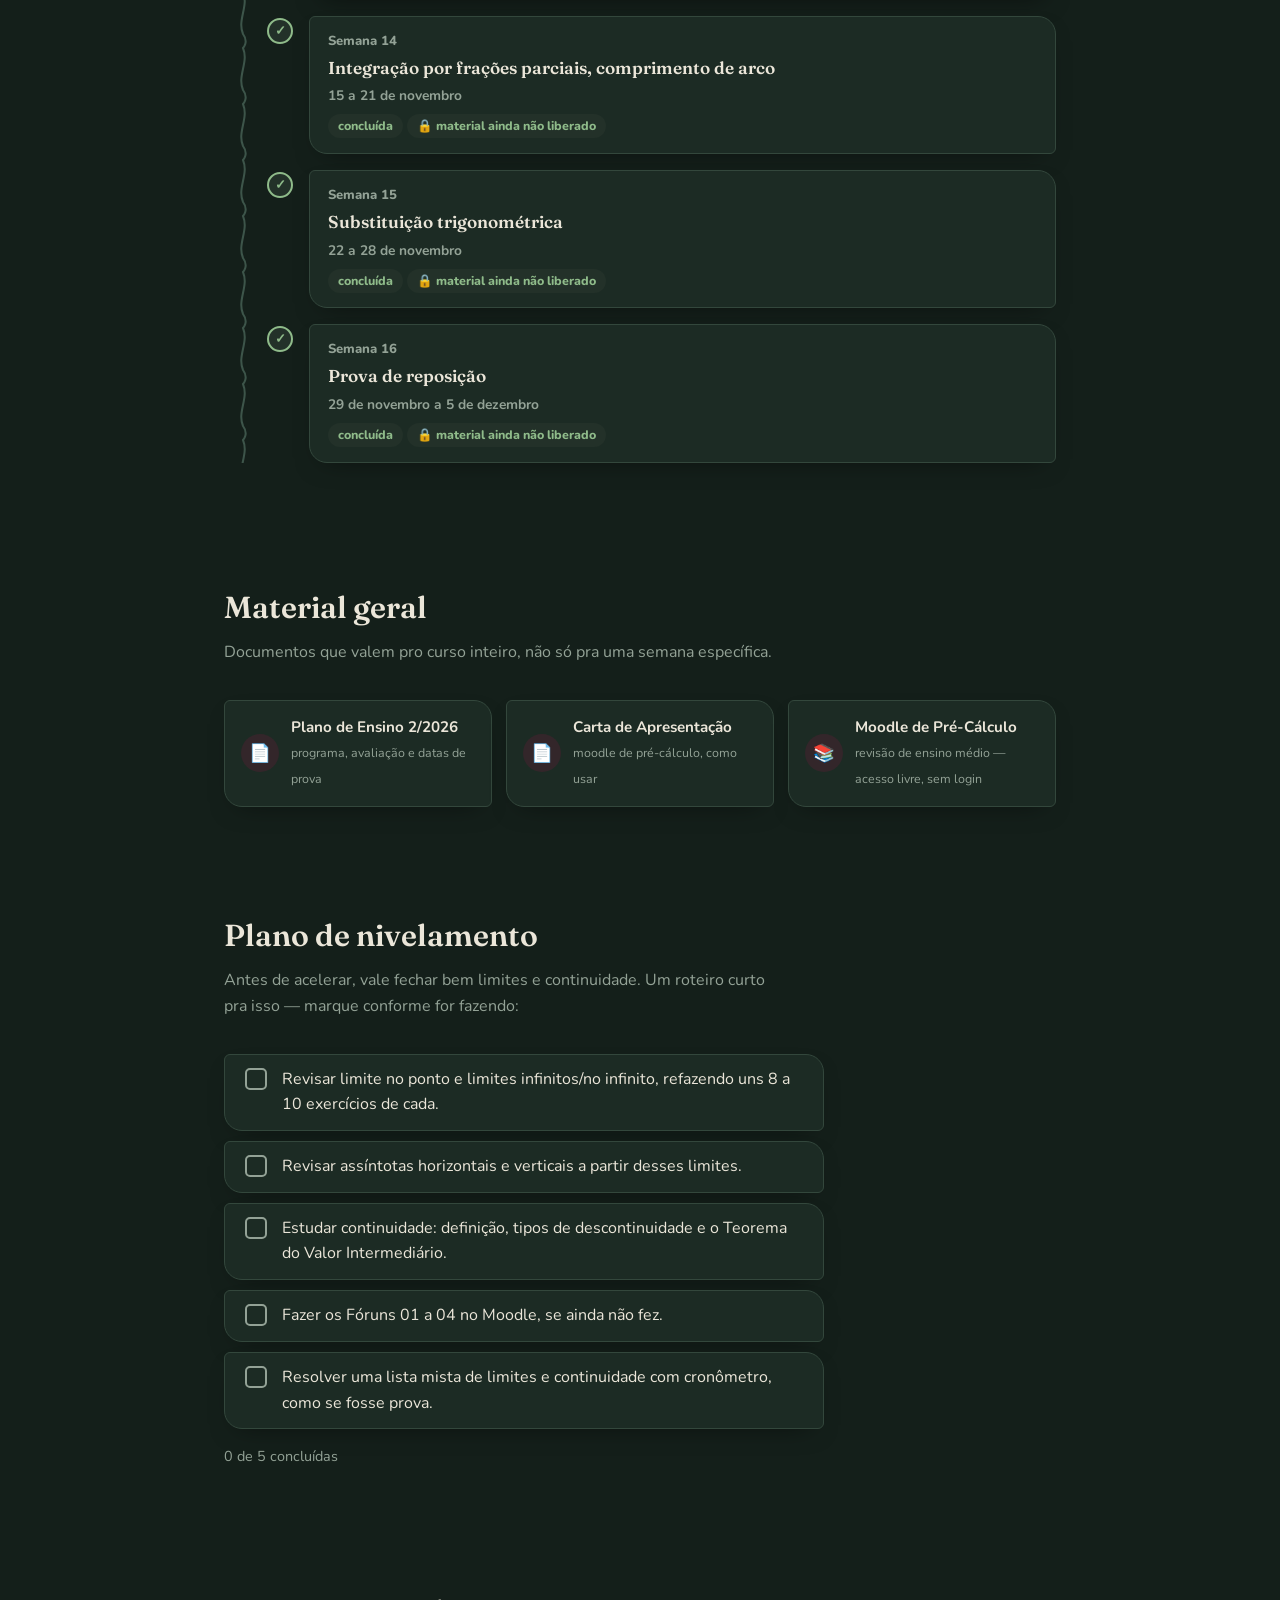
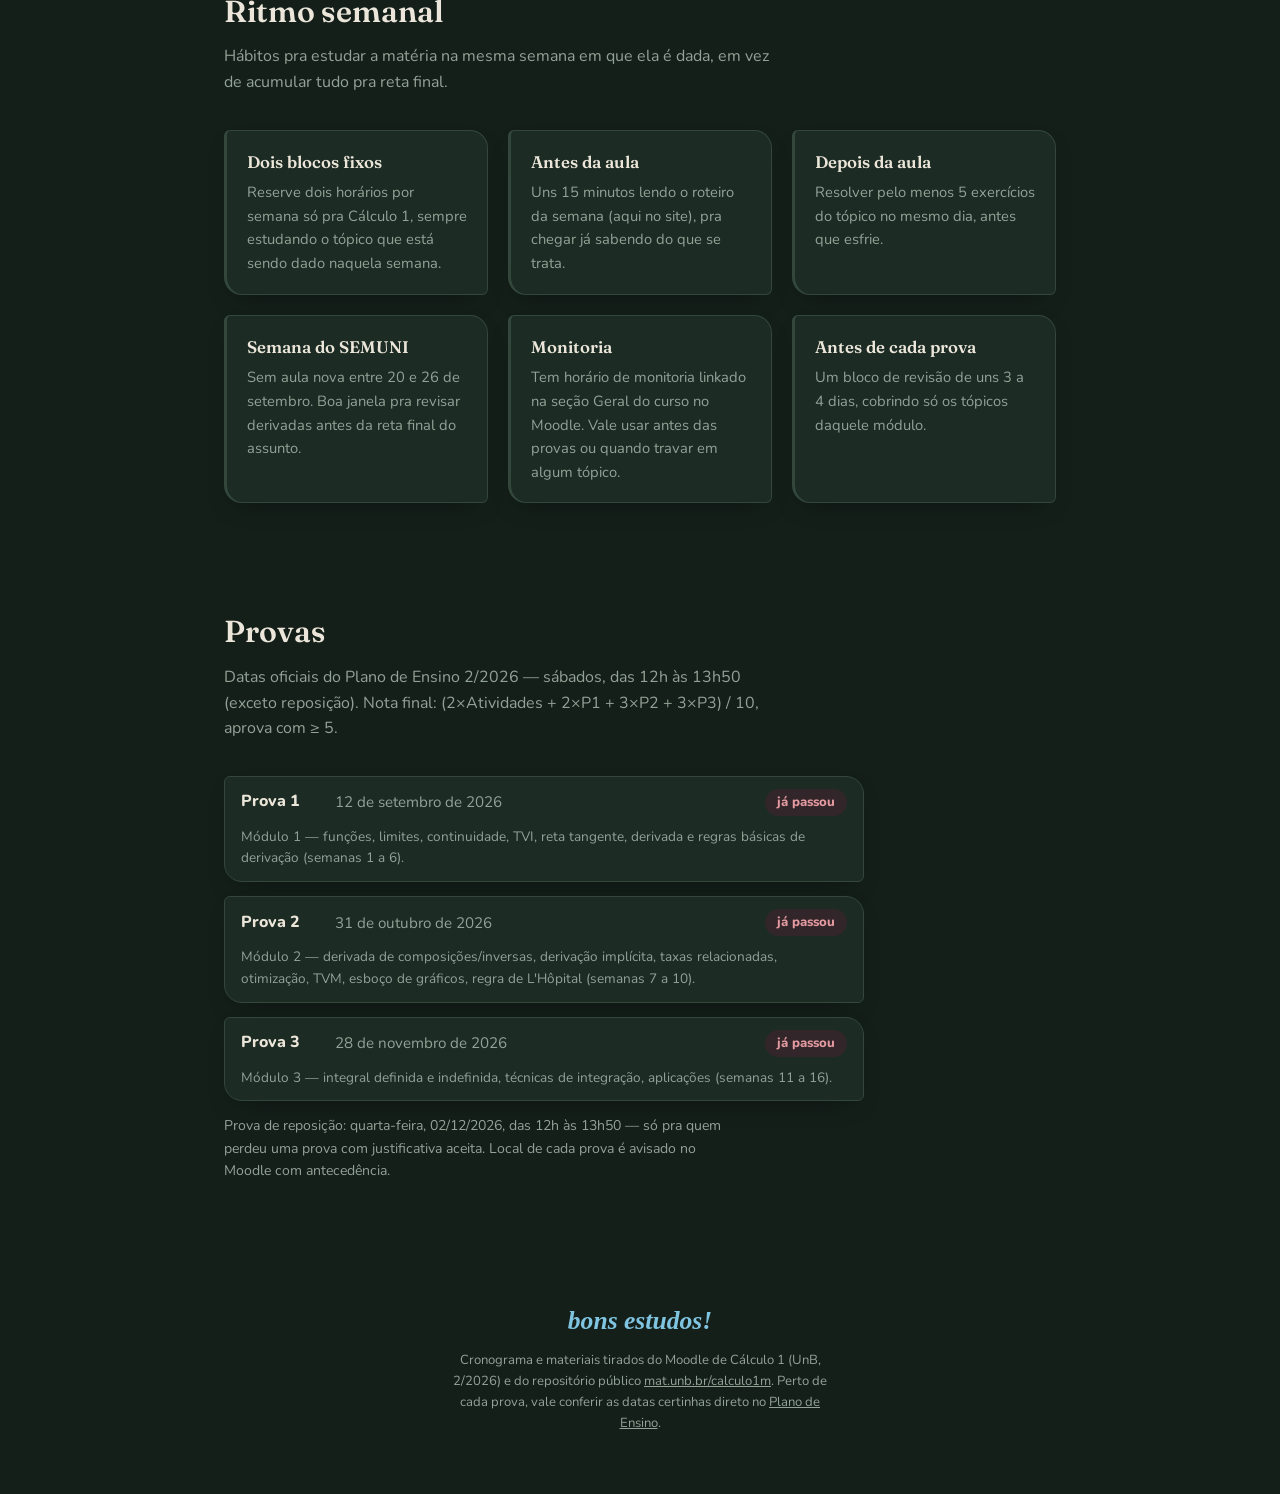
==== commit eedff902: "Reestrutura o site em páginas por semana com aulas interativas, glossário e material completo Divide" ====
--- a/index.html
+++ b/index.html
@@ -4,283 +4,27 @@
 <meta charset="UTF-8">
 <meta name="viewport" content="width=device-width, initial-scale=1.0">
 <title>Cálculo 1 — caderno de acompanhamento</title>
-<meta name="description" content="Cronograma e plano de estudo do curso de Cálculo 1 da UnB, 2º semestre de 2026.">
+<meta name="description" content="Cronograma, plano de estudo e materiais do curso de Cálculo 1 da UnB, 2º semestre de 2026.">
 <link rel="icon" href="data:image/svg+xml,%3Csvg xmlns='http://www.w3.org/2000/svg' viewBox='0 0 100 100'%3E%3Ctext y='.9em' font-size='90'%3E%E2%88%AB%3C/text%3E%3C/svg%3E">
 <link rel="preconnect" href="https://fonts.googleapis.com">
 <link rel="preconnect" href="https://fonts.gstatic.com" crossorigin>
 <link href="https://fonts.googleapis.com/css2?family=Caveat:wght@500;700&family=Fraunces:opsz,wght@9..144,500;9..144,600;9..144,700&family=Nunito:wght@400;600;700;800&display=swap" rel="stylesheet">
-<style>
-  :root{
-    --paper:#FBF6EC;
-    --paper-raised:#FFFDF8;
-    --ink:#2E2A26;
-    --ink-soft:#655F55;
-    --rule:#B7CBE0;
-    --margin:#D98A8A;
-    --lilac:#8F72B8;
-    --lilac-soft:#EDE6F5;
-    --rose:#C96B77;
-    --rose-soft:#F6E4E4;
-    --sage:#5C8358;
-    --sage-soft:#E5EEE1;
-    --gold:#B9822C;
-    --gold-soft:#F6E9D0;
-    --shadow:0 8px 18px -10px rgba(46,42,38,.35);
-    --spine-svg:url("data:image/svg+xml,%3Csvg xmlns='http://www.w3.org/2000/svg' width='14' height='56'%3E%3Cpath d='M7,0 C13,14 1,28 7,42 C13,50 7,56 7,56' fill='none' stroke='%23c9bda3' stroke-width='2' stroke-linecap='round'/%3E%3C/svg%3E");
-  }
-  [data-theme="dark"]{
-    --paper:#1E2E27;
-    --paper-raised:#243830;
-    --ink:#ECE7DA;
-    --ink-soft:#B7AF9E;
-    --rule:#3C5A4C;
-    --margin:#C97D7D;
-    --lilac:#C4AEE8;
-    --lilac-soft:#31463E;
-    --rose:#E3A0A8;
-    --rose-soft:#3A2E30;
-    --sage:#9FC79A;
-    --sage-soft:#2C4136;
-    --gold:#E7C170;
-    --gold-soft:#3E3624;
-    --shadow:0 8px 20px -10px rgba(0,0,0,.5);
-    --spine-svg:url("data:image/svg+xml,%3Csvg xmlns='http://www.w3.org/2000/svg' width='14' height='56'%3E%3Cpath d='M7,0 C13,14 1,28 7,42 C13,50 7,56 7,56' fill='none' stroke='%23486456' stroke-width='2' stroke-linecap='round'/%3E%3C/svg%3E");
-  }
-  @media (prefers-color-scheme: dark){
-    :root:not([data-theme="light"]){
-      --paper:#1E2E27; --paper-raised:#243830; --ink:#ECE7DA; --ink-soft:#B7AF9E;
-      --rule:#3C5A4C; --margin:#C97D7D; --lilac:#C4AEE8; --lilac-soft:#31463E;
-      --rose:#E3A0A8; --rose-soft:#3A2E30; --sage:#9FC79A; --sage-soft:#2C4136;
-      --gold:#E7C170; --gold-soft:#3E3624; --shadow:0 8px 20px -10px rgba(0,0,0,.5);
-      --spine-svg:url("data:image/svg+xml,%3Csvg xmlns='http://www.w3.org/2000/svg' width='14' height='56'%3E%3Cpath d='M7,0 C13,14 1,28 7,42 C13,50 7,56 7,56' fill='none' stroke='%23486456' stroke-width='2' stroke-linecap='round'/%3E%3C/svg%3E");
-    }
-  }
-
-  *{box-sizing:border-box;}
-  html{scroll-behavior:smooth;}
-  @media (prefers-reduced-motion: reduce){ html{scroll-behavior:auto;} *{animation-duration:.001s !important; transition-duration:.001s !important;} }
-
-  body{
-    margin:0;
-    background:var(--paper);
-    color:var(--ink);
-    font-family:'Nunito',sans-serif;
-    line-height:1.55;
-    -webkit-font-smoothing:antialiased;
-  }
-  h1,h2,h3{
-    font-family:'Fraunces',serif;
-    font-weight:600;
-    margin:0 0 .3em;
-    color:var(--ink);
-  }
-  a{color:var(--lilac);}
-  p{margin:0 0 1em;}
-  .hand{font-family:'Caveat',cursive;}
-
-  .wrap{max-width:880px;margin:0 auto;padding:0 24px;}
-
-  /* nav */
-  .topbar{
-    position:sticky; top:0; z-index:20;
-    background:var(--paper-raised);
-    border-bottom:2px solid var(--rule);
-    backdrop-filter:blur(4px);
-  }
-  .topbar .wrap{display:flex;align-items:center;justify-content:space-between;padding-top:12px;padding-bottom:12px;gap:16px;flex-wrap:wrap;}
-  .brand{font-family:'Fraunces',serif;font-weight:600;font-size:1.15rem;}
-  .navlinks{display:flex;gap:18px;flex-wrap:wrap;font-weight:700;font-size:.92rem;}
-  .navlinks a{color:var(--ink-soft);text-decoration:none;border-bottom:2px solid transparent;padding-bottom:2px;}
-  .navlinks a:hover, .navlinks a:focus-visible{color:var(--ink);border-color:var(--gold);}
-  .theme-toggle{
-    border:2px solid var(--rule); background:var(--paper); color:var(--ink);
-    border-radius:999px; padding:6px 14px; font-family:'Nunito',sans-serif; font-weight:700;
-    font-size:.85rem; cursor:pointer;
-  }
-  .theme-toggle:hover{border-color:var(--gold);}
-
-  /* hero */
-  .hero{
-    position:relative;
-    padding:56px 0 40px;
-    background-image:
-      repeating-linear-gradient(var(--rule) 0 1px, transparent 1px 38px);
-    background-position:0 12px;
-    overflow:hidden;
-  }
-  .hero::before{
-    content:"";
-    position:absolute; left:64px; top:0; bottom:0; width:2px;
-    background:var(--margin); opacity:.55;
-  }
-  .hero-tag{
-    display:inline-block;
-    font-family:'Caveat',cursive; font-size:1.35rem; font-weight:700;
-    color:var(--lilac);
-    background:var(--lilac-soft);
-    padding:3px 16px 6px;
-    border-radius:3px 14px 3px 14px;
-    transform:rotate(-3deg);
-    box-shadow:var(--shadow);
-    margin-bottom:14px;
-  }
-  .hero h1{font-size:clamp(2.4rem,6vw,3.6rem); letter-spacing:-.01em;}
-  .hero .sub{font-size:1.08rem; color:var(--ink-soft); max-width:46ch;}
-
-  .status-card{
-    margin-top:28px;
-    background:var(--paper-raised);
-    border:1px solid var(--rule);
-    border-radius:4px 16px 4px 16px;
-    padding:22px 24px 24px;
-    box-shadow:var(--shadow);
-    max-width:480px;
-    position:relative;
-  }
-  .status-card::before{
-    content:"";
-    position:absolute; top:-10px; left:28px; width:64px; height:22px;
-    background:var(--gold-soft);
-    border:1px solid var(--gold);
-    opacity:.9;
-    transform:rotate(-4deg);
-  }
-  .status-eyebrow{font-family:'Caveat',cursive;font-size:1.2rem;color:var(--ink-soft);}
-  .status-week{font-family:'Fraunces',serif;font-size:1.5rem;font-weight:600;margin:2px 0 4px;}
-  .status-topic{font-weight:700;margin-bottom:2px;}
-  .status-when{color:var(--ink-soft);font-size:.92rem;margin-bottom:14px;}
-  .progress-row{display:flex;align-items:center;gap:10px;}
-  .progress-track{flex:1;height:9px;border-radius:99px;background:var(--rule);overflow:hidden;}
-  .progress-fill{height:100%;border-radius:99px;background:linear-gradient(90deg,var(--sage),var(--gold));width:0%;transition:width 1s ease;}
-  .progress-label{font-size:.82rem;color:var(--ink-soft);white-space:nowrap;}
-
-  /* generic section */
-  section{padding:52px 0;}
-  .section-head{max-width:56ch;margin-bottom:34px;}
-  .section-head h2{font-size:1.9rem;}
-  .section-head p{color:var(--ink-soft);}
-
-  /* timeline */
-  .timeline{list-style:none;margin:0;padding:0;position:relative;}
-  .timeline-scroll{position:relative;padding-left:44px;}
-  .timeline-scroll::before{
-    content:""; position:absolute; left:12px; top:0; bottom:0; width:14px;
-    background-image:var(--spine-svg); background-repeat:repeat-y; background-position:top center;
-  }
-  .chapter{
-    display:flex; align-items:baseline; gap:12px;
-    margin:38px 0 16px; position:relative;
-  }
-  .chapter:first-child{margin-top:6px;}
-  .chapter-tag{
-    font-family:'Caveat',cursive; font-size:1.1rem; color:var(--rose);
-    background:var(--rose-soft); padding:2px 10px 4px; border-radius:3px 10px 3px 10px;
-    transform:rotate(-2deg);
-  }
-  .chapter h3{font-size:1.3rem; margin:0;}
-
-  .week-node{position:relative; margin:0 0 16px; display:flex; align-items:flex-start; gap:16px;}
-  .node-dot{
-    flex:0 0 auto; width:26px; height:26px; border-radius:50%;
-    background:var(--paper); border:2.5px solid var(--rule);
-    display:flex; align-items:center; justify-content:center;
-    margin-left:-1px; margin-top:2px;
-    font-size:.8rem; font-weight:800; color:var(--ink-soft);
-    z-index:1;
-  }
-  .week-node.is-done .node-dot{border-color:var(--sage); color:var(--sage); background:var(--sage-soft);}
-  .week-node.is-current .node-dot{border-color:var(--gold); color:var(--gold); background:var(--gold-soft); box-shadow:0 0 0 5px var(--gold-soft);}
-  .week-node.is-break .node-dot{border-color:var(--lilac); color:var(--lilac); background:var(--lilac-soft);}
-
-  .week-card{
-    flex:1; background:var(--paper-raised); border:1px solid var(--rule);
-    border-radius:3px 12px 3px 12px; padding:14px 18px; box-shadow:var(--shadow);
-  }
-  .week-node.is-current .week-card{border-color:var(--gold);}
-  .week-label{font-size:.82rem; font-weight:800; color:var(--ink-soft); margin-bottom:2px;}
-  .week-title{font-family:'Fraunces',serif; font-weight:600; font-size:1.08rem; margin:0 0 4px;}
-  .week-when{font-family:'Caveat',cursive; font-size:1.05rem; color:var(--ink-soft); margin-bottom:6px;}
-  .week-tag{
-    display:inline-flex; align-items:center; gap:5px;
-    font-size:.78rem; font-weight:800; padding:2px 10px; border-radius:99px;
-  }
-  .is-done .week-tag{background:var(--sage-soft); color:var(--sage);}
-  .is-current .week-tag{background:var(--gold-soft); color:var(--gold);}
-  .is-break .week-tag{background:var(--lilac-soft); color:var(--lilac);}
-  .week-note{font-size:.92rem; color:var(--ink-soft); margin-top:6px;}
-
-  /* nivelamento */
-  .checklist{list-style:none; margin:0; padding:0; display:flex; flex-direction:column; gap:10px; max-width:60ch;}
-  .checklist li{
-    display:flex; align-items:flex-start; gap:12px;
-    background:var(--paper-raised); border:1px solid var(--rule); border-radius:4px 12px 4px 12px;
-    padding:12px 16px; box-shadow:var(--shadow);
-  }
-  .checklist input[type="checkbox"]{
-    appearance:none; width:22px; height:22px; flex:0 0 auto; margin-top:1px;
-    border:2px solid var(--ink-soft); border-radius:5px; cursor:pointer; position:relative;
-  }
-  .checklist input[type="checkbox"]:checked{border-color:var(--sage); background:var(--sage-soft);}
-  .checklist input[type="checkbox"]:checked::after{
-    content:""; position:absolute; left:4px; top:0px; width:7px; height:12px;
-    border-right:3px solid var(--sage); border-bottom:3px solid var(--sage); transform:rotate(40deg);
-  }
-  .checklist label{cursor:pointer;}
-  .checklist li.done label{color:var(--ink-soft); text-decoration:line-through; text-decoration-color:var(--sage);}
-  .nivel-progress{margin-top:16px; font-size:.9rem; color:var(--ink-soft);}
-
-  /* ritmo */
-  .cards-grid{display:grid; grid-template-columns:repeat(auto-fit,minmax(230px,1fr)); gap:20px;}
-  .habit-card{
-    background:var(--paper-raised); border:1px solid var(--rule);
-    border-radius:4px 14px 4px 14px; padding:18px 20px; box-shadow:var(--shadow);
-  }
-  .habit-card:nth-child(3n+1){transform:rotate(-.6deg);}
-  .habit-card:nth-child(3n+2){transform:rotate(.5deg);}
-  .habit-card:nth-child(3n+3){transform:rotate(-.3deg);}
-  .habit-card h3{font-size:1.05rem; margin-bottom:6px;}
-  .habit-card p{font-size:.92rem; color:var(--ink-soft); margin:0;}
-
-  /* provas */
-  .exam-list{display:flex; flex-direction:column; gap:14px; max-width:64ch;}
-  .exam-row{
-    display:flex; align-items:center; gap:14px; flex-wrap:wrap;
-    background:var(--paper-raised); border:1px solid var(--rule);
-    border-radius:4px 12px 4px 12px; padding:12px 16px; box-shadow:var(--shadow);
-  }
-  .exam-name{font-weight:800; min-width:80px;}
-  .exam-row input[type="date"]{
-    font-family:'Nunito',sans-serif; font-size:.92rem; color:var(--ink);
-    background:var(--paper); border:1px solid var(--rule); border-radius:8px; padding:6px 10px;
-  }
-  .exam-chip{font-size:.82rem; font-weight:800; padding:3px 12px; border-radius:99px; background:var(--rose-soft); color:var(--rose); margin-left:auto;}
-  .exam-hint{font-size:.88rem; color:var(--ink-soft); margin-top:14px; max-width:64ch;}
-
-  footer{padding:44px 0 60px; text-align:center;}
-  footer .hand{font-size:1.6rem; color:var(--lilac);}
-  footer p{font-size:.82rem; color:var(--ink-soft); max-width:50ch; margin:8px auto 0;}
-
-  :focus-visible{outline:3px solid var(--gold); outline-offset:2px;}
-
-  @media (max-width:640px){
-    .hero::before{left:36px;}
-    .status-card{max-width:100%;}
-  }
-</style>
+<link rel="stylesheet" href="style.css">
 </head>
 <body>
 
 <div class="topbar">
   <div class="wrap">
-    <span class="brand">Cálculo 1</span>
+    <a class="brand" href="index.html">Cálculo 1</a>
     <nav class="navlinks">
       <a href="#hoje">Hoje</a>
       <a href="#cronograma">Cronograma</a>
+      <a href="#geral">Material geral</a>
       <a href="#nivelamento">Nivelamento</a>
       <a href="#ritmo">Ritmo</a>
       <a href="#provas">Provas</a>
     </nav>
-    <button class="theme-toggle" id="themeToggle" type="button" aria-label="Alternar entre papel e lousa">papel / lousa</button>
+    <button class="theme-toggle" id="themeToggle" type="button" aria-label="Alternar entre papel e quadro negro">papel / quadro negro</button>
   </div>
 </div>
 
@@ -288,7 +32,7 @@
   <div class="wrap">
     <span class="hero-tag">meu caderno de acompanhamento</span>
     <h1>Cálculo 1</h1>
-    <p class="sub">Turma de Cálculo 1 da UnB, segundo semestre de 2026 — cronograma completo e um plano pra não perder o ritmo.</p>
+    <p class="sub">Turma de Cálculo 1 da UnB, segundo semestre de 2026 — cronograma completo, materiais de cada semana e um plano pra não perder o ritmo.</p>
 
     <div class="status-card" id="statusCard">
       <p class="status-eyebrow">hoje</p>
@@ -308,11 +52,41 @@
   <section id="cronograma">
     <div class="section-head">
       <h2>Onde a matéria está</h2>
-      <p>Da introdução aos limites até a prova de reposição — o semestre inteiro, em ordem. As semanas já passadas ficam marcadas, e a atual fica destacada sozinha.</p>
+      <p>Da introdução aos limites até a prova de reposição — o semestre inteiro, em ordem. Semanas com material liberado no Moodle são clicáveis e levam pros roteiros, textos, vídeos e listas de exercícios daquela semana.</p>
     </div>
 
     <div class="timeline-scroll">
       <ol class="timeline" id="timeline"></ol>
+    </div>
+  </section>
+
+  <section id="geral">
+    <div class="section-head">
+      <h2>Material geral</h2>
+      <p>Documentos que valem pro curso inteiro, não só pra uma semana específica.</p>
+    </div>
+    <div class="file-grid">
+      <a class="file-card" href="materiais/geral/plano-de-ensino.pdf" target="_blank" rel="noopener">
+        <span class="file-icon">📄</span>
+        <span class="file-meta">
+          <span class="file-title">Plano de Ensino 2/2026</span>
+          <span class="file-sub">programa, avaliação e datas de prova</span>
+        </span>
+      </a>
+      <a class="file-card" href="materiais/geral/carta-apresentacao.pdf" target="_blank" rel="noopener">
+        <span class="file-icon">📄</span>
+        <span class="file-meta">
+          <span class="file-title">Carta de Apresentação</span>
+          <span class="file-sub">moodle de pré-cálculo, como usar</span>
+        </span>
+      </a>
+      <a class="file-card" href="https://moodle.mat.unb.br/course/view.php?id=92" target="_blank" rel="noopener">
+        <span class="file-icon">📚</span>
+        <span class="file-meta">
+          <span class="file-title">Moodle de Pré-Cálculo</span>
+          <span class="file-sub">revisão de ensino médio — acesso livre, sem login</span>
+        </span>
+      </a>
     </div>
   </section>
 
@@ -343,7 +117,7 @@
       </div>
       <div class="habit-card">
         <h3>Antes da aula</h3>
-        <p>Uns 15 minutos lendo o resumo da semana no Moodle, pra chegar já sabendo do que se trata.</p>
+        <p>Uns 15 minutos lendo o roteiro da semana (aqui no site), pra chegar já sabendo do que se trata.</p>
       </div>
       <div class="habit-card">
         <h3>Depois da aula</h3>
@@ -355,11 +129,11 @@
       </div>
       <div class="habit-card">
         <h3>Monitoria</h3>
-        <p>Tem horário de monitoria linkado na seção Geral do curso. Vale usar antes das provas ou quando travar em algum tópico.</p>
+        <p>Tem horário de monitoria linkado na seção Geral do curso no Moodle. Vale usar antes das provas ou quando travar em algum tópico.</p>
       </div>
       <div class="habit-card">
         <h3>Antes de cada prova</h3>
-        <p>Um bloco de revisão de uns 3 a 4 dias, cobrindo só os tópicos daquele bloco de matéria.</p>
+        <p>Um bloco de revisão de uns 3 a 4 dias, cobrindo só os tópicos daquele módulo.</p>
       </div>
     </div>
   </section>
@@ -367,33 +141,36 @@
   <section id="provas">
     <div class="section-head">
       <h2>Provas</h2>
-      <p>As datas de P1, P2 e P3 não vêm salvas nesta página — elas estão no PDF "Plano de Ensino 2/2026", na seção Geral do curso no Moodle. Preencha aqui assim que pegar as datas certas, pra acompanhar a contagem.</p>
+      <p>Datas oficiais do Plano de Ensino 2/2026 — sábados, das 12h às 13h50 (exceto reposição). Nota final: (2×Atividades + 2×P1 + 3×P2 + 3×P3) / 10, aprova com ≥ 5.</p>
     </div>
     <div class="exam-list" id="examList">
-      <div class="exam-row" data-exam="p1">
+      <div class="exam-row" data-exam="p1" data-date="2026-09-12">
         <span class="exam-name">Prova 1</span>
-        <input type="date" aria-label="Data da prova 1">
-        <span class="exam-chip">adicione a data</span>
-      </div>
-      <div class="exam-row" data-exam="p2">
+        <span class="exam-date">12 de setembro de 2026</span>
+        <span class="exam-chip"></span>
+        <span class="exam-covers">Módulo 1 — funções, limites, continuidade, TVI, reta tangente, derivada e regras básicas de derivação (semanas 1 a 6).</span>
+      </div>
+      <div class="exam-row" data-exam="p2" data-date="2026-10-31">
         <span class="exam-name">Prova 2</span>
-        <input type="date" aria-label="Data da prova 2">
-        <span class="exam-chip">adicione a data</span>
-      </div>
-      <div class="exam-row" data-exam="p3">
+        <span class="exam-date">31 de outubro de 2026</span>
+        <span class="exam-chip"></span>
+        <span class="exam-covers">Módulo 2 — derivada de composições/inversas, derivação implícita, taxas relacionadas, otimização, TVM, esboço de gráficos, regra de L'Hôpital (semanas 7 a 10).</span>
+      </div>
+      <div class="exam-row" data-exam="p3" data-date="2026-11-28">
         <span class="exam-name">Prova 3</span>
-        <input type="date" aria-label="Data da prova 3">
-        <span class="exam-chip">adicione a data</span>
-      </div>
-    </div>
-    <p class="exam-hint">As datas ficam salvas só nesse navegador (localStorage), então se abrir em outro aparelho precisa preencher de novo.</p>
+        <span class="exam-date">28 de novembro de 2026</span>
+        <span class="exam-chip"></span>
+        <span class="exam-covers">Módulo 3 — integral definida e indefinida, técnicas de integração, aplicações (semanas 11 a 16).</span>
+      </div>
+    </div>
+    <p class="exam-hint">Prova de reposição: quarta-feira, 02/12/2026, das 12h às 13h50 — só pra quem perdeu uma prova com justificativa aceita. Local de cada prova é avisado no Moodle com antecedência.</p>
   </section>
 
 </main>
 
 <footer>
   <p class="hand">bons estudos!</p>
-  <p>Cronograma tirado do Moodle de Cálculo 1 (UnB, 2/2026). Perto de cada prova, vale conferir as datas certinhas direto no Plano de Ensino.</p>
+  <p>Cronograma e materiais tirados do Moodle de Cálculo 1 (UnB, 2/2026) e do repositório público <a href="http://mat.unb.br/calculo1m/" target="_blank" rel="noopener">mat.unb.br/calculo1m</a>. Perto de cada prova, vale conferir as datas certinhas direto no <a href="materiais/geral/plano-de-ensino.pdf" target="_blank" rel="noopener">Plano de Ensino</a>.</p>
 </footer>
 
 <script>
@@ -403,6 +180,9 @@
     { tag: 'capítulo 2', title: 'Derivadas', from: 5, to: 10 },
     { tag: 'capítulo 3', title: 'Integrais', from: 11, to: 16 },
   ];
+
+  // semanas com material liberado no Moodle e página própria neste site
+  const UNLOCKED_WEEKS = [1, 2, 3, 4];
 
   const WEEKS = [
     { n:1, start:'2026-08-09', end:'2026-08-15', title:'Introdução ao Cálculo' },
@@ -424,7 +204,6 @@
     { n:16, start:'2026-11-29', end:'2026-12-05', title:'Prova de reposição' },
   ];
 
-  const MESES = ['jan','fev','mar','abr','mai','jun','jul','ago','set','out','nov','dez'];
   function fmt(d){ return `${d.getDate()} de ${['janeiro','fevereiro','março','abril','maio','junho','julho','agosto','setembro','outubro','novembro','dezembro'][d.getMonth()]}`; }
   function fmtRange(s,e){
     const a = new Date(s+'T00:00:00'), b = new Date(e+'T00:00:00');
@@ -462,18 +241,28 @@
       if(st === 'done' && !w.break) doneCount++;
       if(st === 'current') currentWeek = w;
 
+      const unlocked = w.n !== null && UNLOCKED_WEEKS.includes(w.n);
       const li = document.createElement('li');
       li.className = 'week-node is-' + (w.break ? 'break' : st);
+
+      const cardTag = unlocked ? 'a' : 'div';
+      const cardHref = unlocked ? ` href="semanas/semana-${w.n}.html"` : '';
+
+      let tagHtml = '';
+      if(st==='done' && !w.break) tagHtml = '<span class="week-tag">concluída</span>';
+      if(st==='current') tagHtml = `<span class="week-tag">${w.break ? 'semana atual' : 'semana atual'}</span>`;
+      if(!unlocked && w.n !== null) tagHtml += ' <span class="week-tag is-locked">🔒 material ainda não liberado</span>';
+
       li.innerHTML = `
         <span class="node-dot">${w.break ? '☾' : (st==='done' ? '✓' : (w.n ?? ''))}</span>
-        <div class="week-card">
+        <${cardTag} class="week-card"${cardHref}>
           <p class="week-label">${w.break ? 'Semana Universitária' : ('Semana ' + w.n)}</p>
           <h4 class="week-title">${w.title}</h4>
           <p class="week-when">${fmtRange(w.start, w.end)}</p>
-          ${st==='done' && !w.break ? '<span class="week-tag">concluída</span>' : ''}
-          ${st==='current' ? `<span class="week-tag">${w.break ? 'semana atual' : 'semana atual'}</span>` : ''}
+          ${tagHtml}
           ${w.break ? `<p class="week-note">${w.note}</p>` : ''}
-        </div>`;
+          ${unlocked ? '<span class="week-arrow">→</span>' : ''}
+        </${cardTag}>`;
       timeline.appendChild(li);
     }
 
@@ -525,35 +314,22 @@
   });
   updateNivelProgress();
 
-  // provas — datas com localStorage + contagem
+  // provas — contagem regressiva a partir da data oficial
   document.querySelectorAll('.exam-row').forEach(row => {
-    const key = 'calc1-exam-' + row.dataset.exam;
-    const input = row.querySelector('input[type="date"]');
     const chip = row.querySelector('.exam-chip');
-    function refresh(){
-      const v = input.value;
-      if(!v){ chip.textContent = 'adicione a data'; return; }
-      const target = new Date(v+'T00:00:00');
-      const today = new Date(); today.setHours(0,0,0,0);
-      const days = Math.round((target - today) / 86400000);
-      if(days > 0) chip.textContent = `faltam ${days} dia${days===1?'':'s'}`;
-      else if(days === 0) chip.textContent = 'é hoje';
-      else chip.textContent = 'já passou';
-    }
-    const saved = localStorage.getItem(key);
-    if(saved){ input.value = saved; }
-    refresh();
-    input.addEventListener('change', () => {
-      localStorage.setItem(key, input.value);
-      refresh();
-    });
+    const target = new Date(row.dataset.date+'T00:00:00');
+    const today = new Date(); today.setHours(0,0,0,0);
+    const days = Math.round((target - today) / 86400000);
+    if(days > 0) chip.textContent = `faltam ${days} dia${days===1?'':'s'}`;
+    else if(days === 0) chip.textContent = 'é hoje';
+    else chip.textContent = 'já passou';
   });
 
-  // tema papel / lousa
+  // tema papel / quadro negro
   const toggle = document.getElementById('themeToggle');
   const root = document.documentElement;
-  const savedTheme = localStorage.getItem('calc1-theme');
-  if(savedTheme) root.setAttribute('data-theme', savedTheme);
+  const savedTheme = localStorage.getItem('calc1-theme') || 'dark';
+  root.setAttribute('data-theme', savedTheme);
   toggle.addEventListener('click', () => {
     const current = root.getAttribute('data-theme') || (matchMedia('(prefers-color-scheme: dark)').matches ? 'dark' : 'light');
     const next = current === 'dark' ? 'light' : 'dark';
@@ -561,5 +337,6 @@
     localStorage.setItem('calc1-theme', next);
   });
 </script>
+<script src="glossario.js"></script>
 </body>
 </html>
--- a/style.css
+++ b/style.css
@@ -0,0 +1,449 @@
+/* tema padrão: quadro-negro — giz sobre ardósia, a identidade da sala de aula */
+:root{
+  --paper:#141F1A;
+  --paper-raised:#1C2B24;
+  --ink:#EBE6D9;
+  --ink-soft:#93A296;
+  --rule:#33473C;
+  --margin:#7A8D7E;
+  --lilac:#7FC4E0;
+  --lilac-soft:#1E333B;
+  --rose:#E39AA0;
+  --rose-soft:#33262A;
+  --sage:#8FBB8A;
+  --sage-soft:#233129;
+  --gold:#E8C468;
+  --gold-soft:#3B331F;
+  --shadow:0 10px 26px -14px rgba(0,0,0,.55);
+  --radius-panel:10px 28px 10px 28px;
+  --radius-card:6px 18px 6px 18px;
+  --radius-chip:4px 10px 4px 10px;
+  --spine-svg:url("data:image/svg+xml,%3Csvg xmlns='http://www.w3.org/2000/svg' width='14' height='56'%3E%3Cpath d='M7,0 C13,14 1,28 7,42 C13,50 7,56 7,56' fill='none' stroke='%233d554a' stroke-width='2' stroke-linecap='round'/%3E%3C/svg%3E");
+}
+/* tema alternativo: papel — pra quem prefere claro */
+:root[data-theme="light"]{
+  --paper:#FAF5EA;
+  --paper-raised:#FFFCF6;
+  --ink:#332E27;
+  --ink-soft:#6D6759;
+  --rule:#D8CFBC;
+  --margin:#C9A227;
+  --lilac:#3E7C99;
+  --lilac-soft:#E3EEF2;
+  --rose:#B85D66;
+  --rose-soft:#F5E6E4;
+  --sage:#517A4E;
+  --sage-soft:#E7EEE1;
+  --gold:#A6791E;
+  --gold-soft:#F3E8CC;
+  --shadow:0 10px 22px -14px rgba(51,46,39,.25);
+  --spine-svg:url("data:image/svg+xml,%3Csvg xmlns='http://www.w3.org/2000/svg' width='14' height='56'%3E%3Cpath d='M7,0 C13,14 1,28 7,42 C13,50 7,56 7,56' fill='none' stroke='%23cabb9e' stroke-width='2' stroke-linecap='round'/%3E%3C/svg%3E");
+}
+@media (prefers-color-scheme: light){
+  :root:not([data-theme="dark"]){
+    --paper:#FAF5EA; --paper-raised:#FFFCF6; --ink:#332E27; --ink-soft:#6D6759;
+    --rule:#D8CFBC; --margin:#C9A227; --lilac:#3E7C99; --lilac-soft:#E3EEF2;
+    --rose:#B85D66; --rose-soft:#F5E6E4; --sage:#517A4E; --sage-soft:#E7EEE1;
+    --gold:#A6791E; --gold-soft:#F3E8CC; --shadow:0 10px 22px -14px rgba(51,46,39,.25);
+    --spine-svg:url("data:image/svg+xml,%3Csvg xmlns='http://www.w3.org/2000/svg' width='14' height='56'%3E%3Cpath d='M7,0 C13,14 1,28 7,42 C13,50 7,56 7,56' fill='none' stroke='%23cabb9e' stroke-width='2' stroke-linecap='round'/%3E%3C/svg%3E");
+  }
+}
+
+*{box-sizing:border-box;}
+html{scroll-behavior:smooth;}
+@media (prefers-reduced-motion: reduce){ html{scroll-behavior:auto;} *{animation-duration:.001s !important; transition-duration:.001s !important;} }
+
+body{
+  margin:0;
+  background:var(--paper);
+  color:var(--ink);
+  font-family:'Nunito',sans-serif;
+  line-height:1.6;
+  -webkit-font-smoothing:antialiased;
+  transition:background-color .4s ease, color .4s ease;
+}
+body, .topbar, .status-card, .week-card, .habit-card, .checklist li,
+.exam-row, .file-card, .video-card, .widget-box, .example-box, .qa-box,
+.lesson, .callout, .theme-toggle{
+  transition:background-color .4s ease, border-color .4s ease, color .4s ease, box-shadow .4s ease;
+}
+h1,h2,h3,h4{
+  font-family:'Fraunces',serif;
+  font-weight:600;
+  margin:0 0 .3em;
+  color:var(--ink);
+}
+a{color:var(--lilac);}
+p{margin:0 0 1em;}
+.hand{font-family:'Fraunces',serif; font-style:italic; font-weight:600;}
+
+.wrap{max-width:880px;margin:0 auto;padding:0 24px;}
+
+/* nav */
+.topbar{
+  position:sticky; top:0; z-index:20;
+  background:var(--paper-raised);
+  border-bottom:2px solid var(--rule);
+  backdrop-filter:blur(4px);
+}
+.topbar .wrap{display:flex;align-items:center;justify-content:space-between;padding-top:12px;padding-bottom:12px;gap:16px;flex-wrap:wrap;}
+.brand{font-family:'Fraunces',serif;font-weight:600;font-size:1.15rem;text-decoration:none;color:var(--ink);}
+.navlinks{display:flex;gap:18px;flex-wrap:wrap;font-weight:700;font-size:.92rem;}
+.navlinks a{color:var(--ink-soft);text-decoration:none;border-bottom:2px solid transparent;padding-bottom:2px;}
+.navlinks a:hover, .navlinks a:focus-visible{color:var(--ink);border-color:var(--gold);}
+.theme-toggle{
+  border:1px solid var(--rule); background:var(--paper-raised); color:var(--ink);
+  border-radius:999px; padding:7px 16px; font-family:'Nunito',sans-serif; font-weight:700;
+  font-size:.85rem; cursor:pointer; display:inline-flex; align-items:center; gap:7px;
+}
+.theme-toggle::before{
+  content:""; width:8px; height:8px; border-radius:50%;
+  background:var(--gold); box-shadow:0 0 8px 1px var(--gold);
+}
+.theme-toggle:hover{border-color:var(--gold); color:var(--gold);}
+
+/* breadcrumb (week pages) */
+.breadcrumb{
+  display:flex; align-items:center; gap:8px; flex-wrap:wrap;
+  font-size:.88rem; font-weight:700; color:var(--ink-soft); margin:22px 0 6px;
+}
+.breadcrumb a{color:var(--ink-soft); text-decoration:none; border-bottom:2px solid transparent;}
+.breadcrumb a:hover{color:var(--ink); border-color:var(--gold);}
+.breadcrumb .sep{opacity:.5;}
+.breadcrumb .current{color:var(--ink);}
+
+/* hero */
+.hero{
+  position:relative;
+  padding:60px 0 44px;
+  overflow:hidden;
+}
+.hero::before{
+  content:"";
+  position:absolute; inset:0;
+  background:
+    radial-gradient(ellipse 720px 320px at 12% -10%, color-mix(in srgb, var(--gold) 14%, transparent), transparent 70%),
+    radial-gradient(ellipse 640px 360px at 100% 0%, color-mix(in srgb, var(--lilac) 12%, transparent), transparent 65%);
+  pointer-events:none;
+}
+.hero-tag{
+  display:inline-flex; align-items:center; gap:9px;
+  font-family:'Nunito',sans-serif; font-size:.82rem; font-weight:800;
+  letter-spacing:.01em;
+  color:var(--gold);
+  margin-bottom:16px;
+  position:relative; z-index:1;
+}
+.hero-tag::before{ content:""; width:20px; height:2px; background:var(--gold); border-radius:2px; }
+.hero h1{font-size:clamp(2.4rem,6vw,3.6rem); letter-spacing:-.015em; position:relative; z-index:1;}
+.hero .sub{font-size:1.08rem; color:var(--ink-soft); max-width:46ch; position:relative; z-index:1;}
+
+.status-card{
+  margin-top:30px;
+  background:var(--paper-raised);
+  border:1px solid var(--rule);
+  border-radius:var(--radius-panel, 10px 28px 10px 28px);
+  padding:24px 26px 26px;
+  box-shadow:var(--shadow);
+  max-width:480px;
+  position:relative;
+  z-index:1;
+  overflow:hidden;
+}
+.status-card::before{
+  content:"";
+  position:absolute; top:0; left:0; right:0; height:3px;
+  background:linear-gradient(90deg,var(--gold),var(--lilac));
+}
+.status-eyebrow{font-family:'Nunito',sans-serif;font-size:.78rem;font-weight:800;letter-spacing:.03em;color:var(--ink-soft);}
+.status-week{font-family:'Fraunces',serif;font-size:1.5rem;font-weight:600;margin:4px 0 4px;}
+.status-topic{font-weight:700;margin-bottom:2px;}
+.status-when{color:var(--ink-soft);font-size:.92rem;margin-bottom:16px;}
+.progress-row{display:flex;align-items:center;gap:10px;}
+.progress-track{flex:1;height:8px;border-radius:99px;background:var(--rule);overflow:hidden;}
+.progress-fill{height:100%;border-radius:99px;background:linear-gradient(90deg,var(--sage),var(--gold));width:0%;transition:width 1s ease;}
+.progress-label{font-size:.82rem;color:var(--ink-soft);white-space:nowrap;font-weight:700;}
+
+/* generic section */
+section{padding:52px 0;}
+.section-head{max-width:56ch;margin-bottom:34px;}
+.section-head h2{font-size:1.9rem;}
+.section-head p{color:var(--ink-soft);}
+
+/* timeline */
+.timeline{list-style:none;margin:0;padding:0;position:relative;}
+.timeline-scroll{position:relative;padding-left:44px;}
+.timeline-scroll::before{
+  content:""; position:absolute; left:12px; top:0; bottom:0; width:14px;
+  background-image:var(--spine-svg); background-repeat:repeat-y; background-position:top center;
+}
+.chapter{
+  display:flex; align-items:baseline; gap:12px;
+  margin:38px 0 16px; position:relative;
+}
+.chapter:first-child{margin-top:6px;}
+.chapter-tag{
+  font-family:'Nunito',sans-serif; font-size:.78rem; font-weight:800; letter-spacing:.02em; color:var(--rose);
+  background:var(--rose-soft); padding:3px 11px; border-radius:var(--radius-chip, 4px 10px 4px 10px);
+}
+.chapter h3{font-size:1.3rem; margin:0;}
+
+.week-node{position:relative; margin:0 0 16px; display:flex; align-items:flex-start; gap:16px;}
+.node-dot{
+  flex:0 0 auto; width:26px; height:26px; border-radius:50%;
+  background:var(--paper); border:2.5px solid var(--rule);
+  display:flex; align-items:center; justify-content:center;
+  margin-left:-1px; margin-top:2px;
+  font-size:.8rem; font-weight:800; color:var(--ink-soft);
+  z-index:1;
+}
+.week-node.is-done .node-dot{border-color:var(--sage); color:var(--sage); background:var(--sage-soft);}
+.week-node.is-current .node-dot{border-color:var(--gold); color:var(--gold); background:var(--gold-soft); box-shadow:0 0 0 5px var(--gold-soft);}
+.week-node.is-break .node-dot{border-color:var(--lilac); color:var(--lilac); background:var(--lilac-soft);}
+
+.week-card{
+  flex:1; background:var(--paper-raised); border:1px solid var(--rule);
+  border-radius:var(--radius-card, 6px 18px 6px 18px); padding:14px 18px; box-shadow:var(--shadow);
+  text-decoration:none; display:block; color:var(--ink);
+  transition:border-color .15s ease, transform .15s ease, box-shadow .15s ease;
+}
+a.week-card:hover, a.week-card:focus-visible{border-color:var(--gold); transform:translateY(-2px); box-shadow:0 14px 28px -16px rgba(0,0,0,.5);}
+.week-node.is-current .week-card{border-color:var(--gold);}
+.week-label{font-size:.82rem; font-weight:800; color:var(--ink-soft); margin-bottom:2px;}
+.week-title{font-family:'Fraunces',serif; font-weight:600; font-size:1.08rem; margin:0 0 4px;}
+.week-when{font-family:'Nunito',sans-serif; font-size:.86rem; font-weight:700; color:var(--ink-soft); margin-bottom:6px;}
+.week-tag{
+  display:inline-flex; align-items:center; gap:5px;
+  font-size:.78rem; font-weight:800; padding:2px 10px; border-radius:99px;
+}
+.is-done .week-tag{background:var(--sage-soft); color:var(--sage);}
+.is-current .week-tag{background:var(--gold-soft); color:var(--gold);}
+.is-break .week-tag{background:var(--lilac-soft); color:var(--lilac);}
+.is-locked .week-tag{background:var(--rule); color:var(--ink-soft);}
+.week-note{font-size:.92rem; color:var(--ink-soft); margin-top:6px;}
+.week-arrow{margin-left:auto; padding-left:10px; font-size:1.1rem; color:var(--ink-soft); align-self:center;}
+
+/* nivelamento */
+.checklist{list-style:none; margin:0; padding:0; display:flex; flex-direction:column; gap:10px; max-width:60ch;}
+.checklist li{
+  display:flex; align-items:flex-start; gap:12px;
+  background:var(--paper-raised); border:1px solid var(--rule); border-radius:var(--radius-card, 6px 18px 6px 18px);
+  padding:12px 16px; box-shadow:var(--shadow);
+}
+.checklist input[type="checkbox"]{
+  appearance:none; width:22px; height:22px; flex:0 0 auto; margin-top:1px;
+  border:2px solid var(--ink-soft); border-radius:5px; cursor:pointer; position:relative;
+}
+.checklist input[type="checkbox"]:checked{border-color:var(--sage); background:var(--sage-soft);}
+.checklist input[type="checkbox"]:checked::after{
+  content:""; position:absolute; left:4px; top:0px; width:7px; height:12px;
+  border-right:3px solid var(--sage); border-bottom:3px solid var(--sage); transform:rotate(40deg);
+}
+.checklist label{cursor:pointer;}
+.checklist li.done label{color:var(--ink-soft); text-decoration:line-through; text-decoration-color:var(--sage);}
+.nivel-progress{margin-top:16px; font-size:.9rem; color:var(--ink-soft);}
+
+/* ritmo */
+.cards-grid{display:grid; grid-template-columns:repeat(auto-fit,minmax(230px,1fr)); gap:20px;}
+.habit-card{
+  background:var(--paper-raised); border:1px solid var(--rule);
+  border-radius:var(--radius-card, 6px 18px 6px 18px); padding:18px 20px; box-shadow:var(--shadow);
+  border-left:3px solid var(--rule);
+  transition:border-color .15s ease;
+}
+.habit-card:hover{border-left-color:var(--gold);}
+.habit-card h3{font-size:1.05rem; margin-bottom:6px;}
+.habit-card p{font-size:.92rem; color:var(--ink-soft); margin:0;}
+
+/* provas */
+.exam-list{display:flex; flex-direction:column; gap:14px; max-width:64ch;}
+.exam-row{
+  display:flex; align-items:center; gap:14px; flex-wrap:wrap;
+  background:var(--paper-raised); border:1px solid var(--rule);
+  border-radius:var(--radius-card, 6px 18px 6px 18px); padding:12px 16px; box-shadow:var(--shadow);
+}
+.exam-name{font-weight:800; min-width:80px;}
+.exam-date{color:var(--ink-soft); font-size:.95rem;}
+.exam-chip{font-size:.82rem; font-weight:800; padding:3px 12px; border-radius:99px; background:var(--rose-soft); color:var(--rose); margin-left:auto;}
+.exam-hint{font-size:.88rem; color:var(--ink-soft); margin-top:14px; max-width:64ch;}
+.exam-covers{font-size:.85rem; color:var(--ink-soft); width:100%; margin-top:-4px;}
+
+footer{padding:44px 0 60px; text-align:center;}
+footer .hand{font-size:1.6rem; color:var(--lilac);}
+footer p{font-size:.82rem; color:var(--ink-soft); max-width:50ch; margin:8px auto 0;}
+footer a{color:var(--ink-soft);}
+
+:focus-visible{outline:3px solid var(--gold); outline-offset:2px;}
+
+/* ---- week material pages ---- */
+.material-section{margin-bottom:44px;}
+.material-section h2{font-size:1.4rem; display:flex; align-items:center; gap:10px;}
+.material-section .count{
+  font-size:.75rem; font-weight:800; color:var(--ink-soft);
+  background:var(--rule); padding:2px 10px; border-radius:99px;
+}
+.material-intro{color:var(--ink-soft); font-size:.95rem; margin-top:-8px; margin-bottom:18px; max-width:64ch;}
+
+.file-grid{display:grid; grid-template-columns:repeat(auto-fill,minmax(260px,1fr)); gap:14px;}
+.file-card{
+  display:flex; align-items:center; gap:12px;
+  background:var(--paper-raised); border:1px solid var(--rule);
+  border-radius:var(--radius-card, 6px 18px 6px 18px); padding:14px 16px; box-shadow:var(--shadow);
+  text-decoration:none; color:var(--ink);
+  transition:border-color .15s ease, transform .15s ease;
+}
+.file-card:hover, .file-card:focus-visible{border-color:var(--gold); transform:translateY(-1px);}
+.file-icon{
+  flex:0 0 auto; width:38px; height:38px; border-radius:50%;
+  display:flex; align-items:center; justify-content:center;
+  background:var(--rose-soft); color:var(--rose); font-size:1.1rem;
+}
+.file-icon.solucao{background:var(--sage-soft); color:var(--sage);}
+.file-meta{min-width:0;}
+.file-title{font-weight:700; font-size:.95rem; margin-bottom:1px; overflow-wrap:anywhere;}
+.file-sub{font-size:.78rem; color:var(--ink-soft);}
+
+.video-grid{display:grid; grid-template-columns:repeat(auto-fit,minmax(280px,1fr)); gap:20px;}
+.video-card{
+  background:var(--paper-raised); border:1px solid var(--rule);
+  border-radius:var(--radius-card, 6px 18px 6px 18px); padding:12px; box-shadow:var(--shadow);
+}
+.video-embed{position:relative; width:100%; padding-top:56.25%; border-radius:4px 12px 4px 12px; overflow:hidden; background:#000;}
+.video-embed iframe{position:absolute; inset:0; width:100%; height:100%; border:0;}
+.video-title{font-weight:700; font-size:.92rem; margin:10px 2px 2px;}
+
+.week-footer-nav{
+  display:flex; justify-content:space-between; align-items:center; gap:16px;
+  margin-top:20px; padding-top:24px; border-top:2px solid var(--rule); flex-wrap:wrap;
+}
+.week-footer-nav a{
+  font-weight:800; font-size:.9rem; text-decoration:none; color:var(--ink);
+  border:2px solid var(--rule); border-radius:99px; padding:8px 18px;
+}
+.week-footer-nav a:hover{border-color:var(--gold);}
+.week-footer-nav a.disabled{opacity:.4; pointer-events:none;}
+
+.callout{
+  background:var(--gold-soft); border:1px solid var(--gold); color:var(--ink);
+  border-radius:var(--radius-card, 6px 18px 6px 18px); padding:14px 18px; font-size:.92rem; margin-bottom:32px;
+  border-left:3px solid var(--gold);
+}
+
+@media (max-width:640px){
+  .hero::before{left:36px;}
+  .status-card{max-width:100%;}
+}
+
+/* ---- aula interativa ---- */
+.lesson{
+  background:var(--paper-raised); border:1px solid var(--rule);
+  border-radius:var(--radius-panel, 10px 28px 10px 28px); box-shadow:var(--shadow);
+  padding:8px 28px 28px; margin-bottom:48px;
+}
+.lesson-open{
+  display:flex; align-items:center; gap:12px; margin:20px 0 6px;
+}
+.lesson-open .hero-tag{margin-bottom:0;}
+.lesson h2.lesson-title{font-size:1.7rem; margin-top:6px;}
+.lesson-lede{color:var(--ink-soft); font-size:1rem; max-width:66ch;}
+.lesson-block{margin:34px 0;}
+.lesson-block h3{
+  font-size:1.2rem; display:flex; align-items:center; gap:10px;
+  border-bottom:2px solid var(--rule); padding-bottom:8px; margin-bottom:14px;
+}
+.lesson-block h3 .step-num{
+  flex:0 0 auto; width:28px; height:28px; border-radius:50%;
+  background:var(--gold-soft); color:var(--gold); border:1.5px solid var(--gold);
+  display:flex; align-items:center; justify-content:center; font-size:.85rem; font-weight:800;
+}
+.lesson p{max-width:70ch;}
+.lesson .katex-display{margin:1em 0; overflow-x:auto; overflow-y:hidden; padding:2px 0;}
+
+.example-box{
+  background:var(--rose-soft); border:1px solid var(--rose);
+  border-radius:var(--radius-card, 6px 18px 6px 18px); padding:16px 20px; margin:16px 0;
+  border-left:3px solid var(--rose);
+}
+.example-box .label{font-family:'Nunito',sans-serif; font-size:.78rem; font-weight:800; letter-spacing:.02em; color:var(--rose);}
+
+.widget-box{
+  background:var(--paper); border:1px solid var(--rule);
+  border-radius:var(--radius-panel, 10px 28px 10px 28px); padding:18px 20px 22px; margin:16px 0;
+}
+.widget-box .widget-label{
+  font-size:.8rem; font-weight:800; letter-spacing:.01em;
+  color:var(--sage); margin-bottom:10px;
+}
+.widget-grid{display:grid; grid-template-columns:minmax(0,1fr) minmax(200px,260px); gap:20px; align-items:start;}
+@media (max-width:640px){ .widget-grid{grid-template-columns:1fr;} }
+.widget-svg{width:100%; height:auto; background:var(--paper-raised); border-radius:6px 16px 6px 16px; border:1px solid var(--rule);}
+.widget-controls label{display:block; font-size:.85rem; font-weight:700; margin-bottom:6px;}
+.widget-controls input[type="range"]{width:100%; accent-color:var(--gold);}
+.widget-readout{
+  margin-top:14px; background:var(--paper-raised); border:1px solid var(--rule);
+  border-radius:var(--radius-chip, 4px 10px 4px 10px); padding:12px 14px; font-size:.88rem;
+}
+.widget-readout .big{font-family:'Fraunces',serif; font-size:1.3rem; font-weight:600; color:var(--gold);}
+.widget-table{width:100%; border-collapse:collapse; font-size:.86rem; margin-top:10px;}
+.widget-table th, .widget-table td{padding:6px 8px; text-align:center; border-bottom:1px solid var(--rule);}
+.widget-table th{color:var(--ink-soft); font-weight:700;}
+.widget-table tr.is-active td{background:var(--gold-soft); font-weight:800;}
+
+.qa-box{
+  background:var(--sage-soft); border:1px solid var(--sage);
+  border-radius:var(--radius-card, 6px 18px 6px 18px); padding:14px 18px; margin:16px 0; font-size:.92rem;
+  border-left:3px solid var(--sage);
+}
+.qa-box .q{font-weight:800; color:var(--sage); margin-bottom:4px;}
+
+/* ---- glossário: termos com balãozinho ao passar o mouse ---- */
+.gterm{
+  position:relative;
+  border-bottom:2px dotted var(--gold);
+  cursor:help;
+  font-weight:700;
+}
+.gterm:hover, .gterm:focus-visible{ color:var(--gold); outline:none; }
+
+.gbubble{
+  position:absolute; left:50%; bottom:calc(100% + 10px);
+  transform:translateX(calc(-50% + var(--shift, 0px)));
+  width:min(260px, 78vw);
+  background:var(--paper-raised); color:var(--ink);
+  border:1px solid var(--gold); border-radius:var(--radius-card, 6px 18px 6px 18px);
+  box-shadow:var(--shadow);
+  padding:12px 14px;
+  font-weight:400; font-size:.85rem; line-height:1.45;
+  z-index:30;
+  cursor:default;
+  animation:gbubble-in .15s ease;
+}
+.gbubble-more{
+  display:inline-flex; align-items:center; gap:5px;
+  margin-top:9px; padding-top:9px; border-top:1px solid var(--rule);
+  font-family:'Nunito',sans-serif; font-weight:800; font-size:.78rem;
+  color:var(--lilac); text-decoration:none;
+}
+.gbubble-more:hover{color:var(--gold);}
+.gbubble::after{
+  content:""; position:absolute; top:100%; left:calc(50% - var(--shift, 0px));
+  transform:translateX(-50%);
+  border:7px solid transparent; border-top-color:var(--gold);
+}
+.gbubble::before{
+  content:""; position:absolute; top:calc(100% - 1.5px); left:calc(50% - var(--shift, 0px));
+  transform:translateX(-50%);
+  border:6px solid transparent; border-top-color:var(--paper-raised);
+  z-index:1;
+}
+.gbubble-title{display:block; font-family:'Fraunces',serif; font-weight:600; font-size:.95rem; margin-bottom:4px; color:var(--gold);}
+.gbubble-body{display:block;}
+.gbubble-svg{display:block; margin:0 auto 6px; color:var(--ink-soft); text-align:center;}
+.gbubble-svg svg{max-width:100%; height:auto;}
+
+@keyframes gbubble-in{ from{opacity:0; transform:translateX(calc(-50% + var(--shift, 0px))) translateY(4px);} to{opacity:1; transform:translateX(calc(-50% + var(--shift, 0px))) translateY(0);} }
+
+@media (max-width:520px){
+  .gbubble{ left:0; transform:translateX(0) !important; }
+  .gbubble::after, .gbubble::before{ left:24px; transform:translateX(0); }
+}
